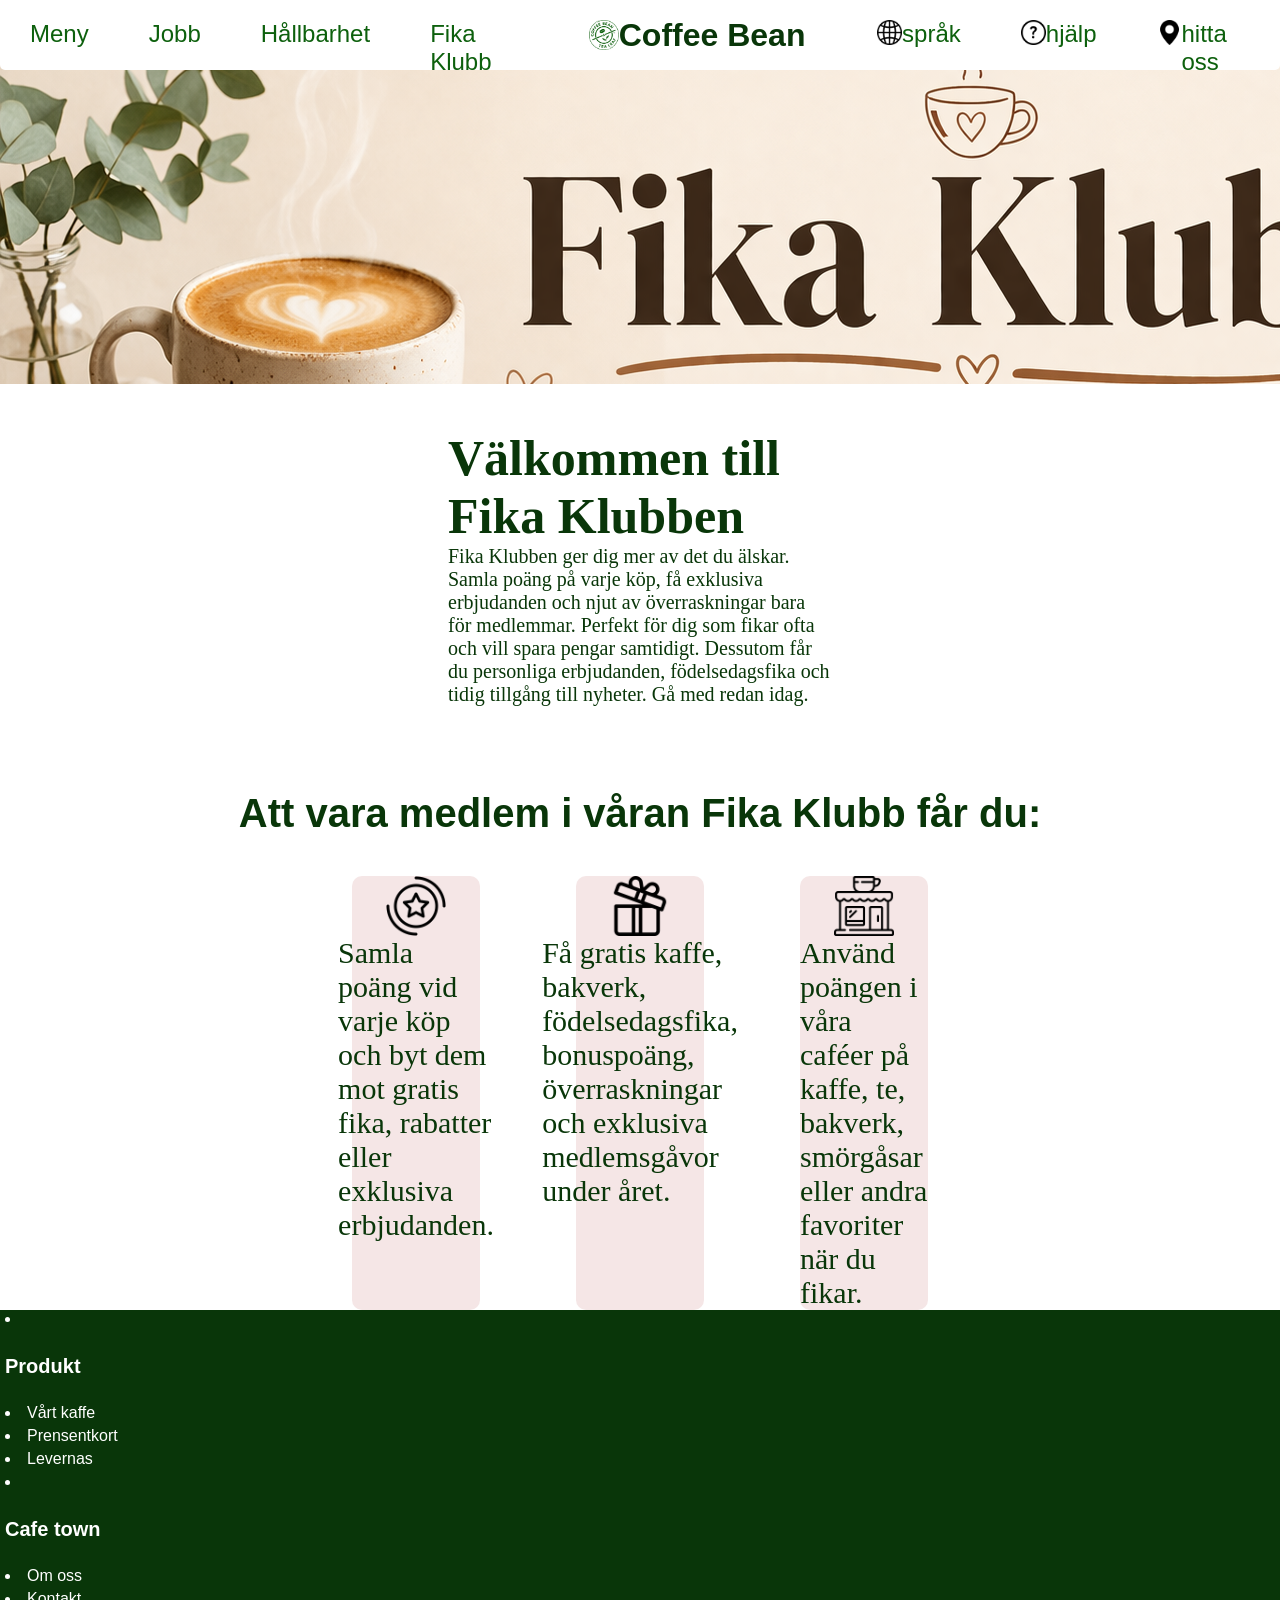
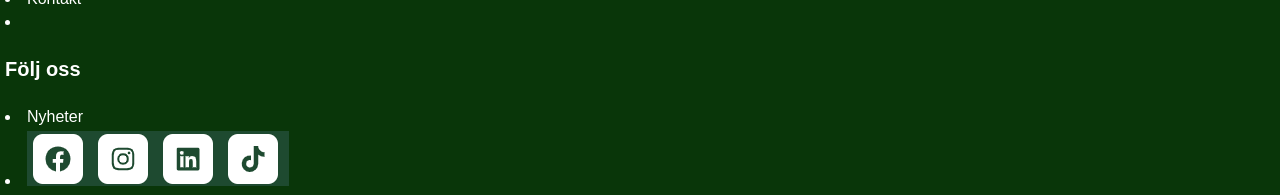
==== FikaKlubb.html @ 2b2e53f7 "fikaKlubb whoooo hooooo" ====
<!DOCTYPE html>
<html lang="en">
<head>
    <meta charset="UTF-8">
    <meta name="viewport" content="width=device-width, initial-scale=1.0">
    <link rel="stylesheet" href="css/style.css">
    <title>Fika Klubb</title>
</head>
<body>
      <div class="hamburgerMenu">
    <ul>
    <li class="meny"><a href="meny.html">Meny</a></li>
    <li class="meny">Jobb</li>
    <li class="meny">Hållbarhet</li>
        <li class="meny">Fika Klubb</li>
    <li class="tiny"><img class="icons" src="img/globe.png" alt=""> Välj språk</li>
    <li class="tiny"><img class="icons" src="img/question.png" alt=""> Hjälp </li>
    <li class="tiny"><img class="icons" src="img/pin.png" alt=""><a href="hittaOss.html">Hitta Oss</a> </li>
    </ul>
  </div>
  <div class="fade"> </div>

  
  <div id="container">
    <header class="navigation"> 
      <nav class="phoNav"> <img id="icons" src="img/menu.png" alt="menu"></nav>
      <nav class="lapNav">
        <a href="meny.html"><p  class="lapText">Meny</p></a>
        <a href=""><p  class="lapText"> Jobb</p></a>
        <a href=""><p  class="lapText" >Hållbarhet</p></a>
           <a href=""><p  class="lapText" >Fika Klubb</p></a>
      </nav>
 <a href="index.html">
                <h1> <img class="icon" src="img/logo.png" alt=""> Coffee Bean</h1>
            </a>
      <nav class="lapNav">
        <a href=""><p  class="lapText"> <img class="lapIcon" src="img/globe.png" alt="språk">språk</p></a>
        <a href=""><p  class="lapText"> <img class="lapIcon" src="img/question.png" alt="språk">hjälp</p></a>
        <a href="hittaOss.html"><p class="lapText"> <img class="lapIcon" src="img/pin.png" alt="språk">hitta oss</p></a>
      </nav>
    <aside class="phoNav"><a href="hittaOss.html"><img class="icons" src="img/pin.png" alt=""></a> </aside>
    </header>

    <header class=" FikaKlubb_banner"></header>


    <Section class="fikaklubb_information">
        <h2 class="fikaklubb_rubrik"> Välkommen till Fika Klubben</h2>
        <p class="fikaklubb_text">Fika Klubben ger dig mer av det du älskar. 
            Samla poäng på varje köp, få exklusiva erbjudanden och njut av 
            överraskningar bara för medlemmar. Perfekt för dig som fikar ofta
             och vill spara pengar samtidigt. Dessutom får du personliga 
            erbjudanden, födelsedagsfika och tidig tillgång till nyheter.
             Gå med redan idag.</p>
    </Section>
    <main class="fikaklubb_main">
        <h3 class="fikaklubb_main_rubrik">Att vara medlem i våran Fika Klubb får du:</h3>
        <div class="fikaklubb_main_bilder">
            <p class="fikaklubb_main_text"><img class="fikaklubb_icons" src="img/point.png" alt=""> Samla poäng vid varje köp och byt dem mot gratis fika, rabatter eller exklusiva erbjudanden.</p>
            <p class="fikaklubb_main_text"><img class="fikaklubb_icons" src="img/gift-box.png" alt=""> Få gratis kaffe, bakverk, födelsedagsfika, bonuspoäng, överraskningar och exklusiva medlemsgåvor under året.</p>
            <p class="fikaklubb_main_text"><img class="fikaklubb_icons" src="img/cafe.png" alt="">Använd poängen i  våra caféer på kaffe, te, bakverk, smörgåsar eller andra favoriter när du fikar.</p>    
        </div>
    </main>


    

        <footer>
            <li>
                <h4>Produkt</h4>
            </li>
            <li>Vårt kaffe</li>
            <li>Prensentkort</li>
            <li>Levernas</li>
            <li>
                <h4>Cafe town</h4>
            </li>
            <li>Om oss</li>
            <li>Kontakt</li>
            <li>
                <h4>Följ oss</h4>
            </li>
            <li>Nyheter</li>
            <li> <img src="img/icons.png" alt=""></li>
        </footer>
    </div>
    <script src="js/hamburger.js"></script>



</body>
</html>
---- css/style.css ----
/* Chrome, Edge, Safari */
html::-webkit-scrollbar {
    display: none;
}

/* Firefox */
html {
    scrollbar-width: none;
}
body{
    margin:0px;
    background-color: #093609;
}



.container{
  
        display:flex;
        flex-direction: column;
}

    .navigation { 
        background-color: white;
        display: flex;
        flex-direction: row;
        align-items: center;
        justify-content: space-between;
        height:30px;
        width:100vw;
        position: fixed;
        border-radius: 0px 0px 5px 5px;
    }
    .hamburgerMenu{
        background-color: white;
        position: fixed;
        left:-90vw;
        height:100vh;
        width: 55vw;
        z-index:1000;
        transition:left 0.3s;
    }
    .fade{
        display:none;
        background-color: transparent;
        position: fixed;
        right: 0;
        z-index:1000;
        height:100vh;
        width:45vw;
        
    }
    .visible {
        display:block;
    }
    .show{
        left:0vw;
    }
    .meny{
        font-family: Sans-serif;
        margin-left:10px;
        color:#093609;
        font-size:40px;
        margin-bottom:40px;
    }
    .tiny{
        font-family: Sans-serif;
        margin-left:10px;
        margin-bottom:25px;
        font-size:25px;
        color:#093609
    }
    .icon{
        width:30px;
        height:30px;
    }

    h1{
        font-family: Sans-serif;
        display: flex;
        align-items:center;
        justify-content: center;        
        width:30%;
        height:100%;
        width:300px;
        
    }
  
    .icons,#icons{
        width:25px;
        height:25px;
    }
   
    
    .phoNav{
        background-color: white;
        height: 90%;
        display: flex;
        justify-content: center;
        
    }
    .lapNav{
        display: none;
        height:30px;
        justify-content: space-between;
        
    }
    .lapIcon{
        width:25px;
        height:25px;
    }
    .lapText{
        font-family: Sans-serif;
        display: flex;
        justify-content: center;
        color: #0d600d;
        font-size: x-large;
        text-decoration: none;
        margin-left: 30px;
        margin-right: 30px;
    }
    a{
        text-decoration: none;
        color: #093609;
    }
    
    .sida1{
        display: flex;
        justify-content:center;
        padding-top:40px;
        min-height:50vh;
        width:100vw;        
        background-image: url(../img/banner3.webp);
        background-size:cover;
        background-position: center;
        background-repeat:no-repeat;
     
    }
    .rubrik{
        font-family: Sans-serif;
       margin-bottom:560px; 
        background-color:transparent;
        margin-left:60px;
        width: 60VW;
        height: auto;
        background-color: rgba(234, 225, 225, 0.527);
        border-radius: 10px;
    }
    h2{
        margin:0px;
        color:#093609;
        font-size: 30px;
    }
    p{
        margin: 0px;
        color:#093609;
        font-size: 15px;
    }
  
    
    .main2{
        display: flex;
        flex-direction: column;
        padding: 30px;
        background-color: white;
        height:AUTO;
    }
    
    .text {
        display: flex;
        flex-direction: column;
        margin:10px;
        padding-bottom: 10px;
        background-color:white;
        
    }
    h3{
        font-family: Sans-serif;
        font-size: 30px;
        color: #093609;
    }
    .paragraf{
        font-size: 20px;
        line-height: 20px;
        color:#093609;

    }
    
    .picture {
        
        max-width: 1000px;
        min-height: 300px;
        border-radius: 10px;
        background-image: url(../img/semla.png);
        background-repeat: no-repeat;
        background-size: cover;
        background-position: center;
        margin: 10px;
       
        
    }
    .coffe_banner{
        display: flex;
        flex-direction: row;
        justify-content: space-between;
        background-color: rgb(92, 113, 100);
        width: 100vw;
        height: 500px;

    }
    .banner{
        margin-top: auto;
        width: 50vw;
        height:200px
    }
    .inbjudan{
        color: rgb(235, 221, 221);
        width: 40vw;
         margin-left:70px;
         margin-top: 70px;
         letter-spacing: 0.2px;
         z-index: 2;
    }
    .button{
           height:25px;
        width:75px;
    }
    footer {
        background-color:#093609;
        height: auto;
    }

    h4,h5{
        font-family: Sans-serif;
        font-size: 20px;
        color:white;
    }
    li{
        font-family: Sans-serif;
        margin-bottom:5px ;
        margin-left:5px;
        color:white;
    }





    @media(min-width:1200px){
        .navigation{
            height:70px;
        }
       .phoNav{
            display:none;
        }
        .lapNav{
            display: flex;
        }
        .sida1{
            min-height:80vh;
            justify-content: left;
            padding-top: 70px;
                 }
      
       .button{
        height:50px;
        width:150px;
       }
      .banner{
        width:40vw;
        height:500px
       }
        }
        
       
    /* såg lite konstigt ut när man minskade så ändrade det  genom lägga till en till media */
    @media(min-width:1000px){
        .rubrik{
        margin-top:65px;
        margin-bottom: 870PX;
        width:30VW;
        margin-left: 150px;
        height: auto;
        background-color: rgba(234, 225, 225, 0.63);
       }
       h2{
        color: #093609;
        font-size: 50px;
       }
       p{
        color: #093609;
        font-size: 20px;
       }
       .main2{
        justify-content: center;
        flex-direction: row;
        
       }
       .picture{
        width:25vw;
        height:18vw
       }
         .text{
        width:20vw;
       }
    
}


    /* sida:meny */ 
    


.food-itmes{
    padding-top:70px ;
    display: flex;
    flex-direction: column;
    justify-content: left;
    height: auto;
    background-color:#d4f1c6;
    width: 100vw;
}
.beskrivning{
    margin-left: 20vw;
}
.sida2{
    padding-left:30vw;
    padding-right:30vw;
    display: flex;
    flex-direction: column;
    background-color: rgb(243, 238, 238);
    height: auto;
    width:auto;
    
}
.rubrik2{
    margin-bottom:26px;
    font-family: "Caveat Brush";
    font-size: 50px;
    color:#093609;
    width: 100px;
    height: 30px;

}
.meny_beskrivning{
    font-size: 20px;
    width: 50vw;
    color: #093609;
    letter-spacing: 1px;
    font-family: Sans-serif;
    padding-bottom: 6px;
}


.item_menu{

    width: auto;
    top:70px;
    display: flex;
justify-content: space-evenly;
align-items: center;
    height:AUTO;
    flex-wrap: nowrap;
    gap:20px;
     position:sticky;
       z-index:900;
       background-color: white;
}
.nav{

    display: flex;
    align-items: center;
    flex-shrink: 0;
    width: auto;
    height: auto;
    font-size: 30px;
    white-space: nowrap;
}
#Varma_Drycker,#Kaffe,#Kalla_Drycker,#Te,#Mackor,#Lunch,#Bakverk{
    margin-top:100px;
    margin-bottom: 20px;
  
    font-family: "Caveat Brush";
    font-size: 50px;
    color:#093609;
}
    
.namn_mat{

    font-size: 30px;
    color:#093609;
      font-family: Sans-serif;
}

.display{
    
    display: flex;
    flex-direction: row;
    flex-wrap:wrap;
   width:40vw;
    
}
.box{
    display: flex;
    flex-direction: column;
    
    align-items: center;
    margin-bottom: 20px;
    margin-right:30px;
    height:auto;
    width:auto;

    background-color:rgb(243, 233, 233);
    border-radius: 20px;
}
.items{
    width: auto;;
    height:20vh;
}

@media(max-width:1000px){

        .sida2{
            padding-left:0;
            padding-right: 0px;
            
            
            
        }
        #Varma_Drycker,#Kaffe,#Kalla_Drycker,#Te,#Mackor,#Lunch,#Bakverk{
            padding-left: 10px;
        }
        .item_menu{
            top:30px;
             overflow-x: scroll;
    overflow-y: hidden;
        }
        .display{
            width: 90vw;
            padding-left: 10vw;
        }
        .meny_beskrivning{
            font-size: 15px;
            letter-spacing: 0px;
            width: auto;
        }
        .beskrivning{
            margin-left: 10px;
        }
      
}



/*sida hittaoss*/ 
   .coffe_shop{
width: 100vw;
height: 90vh;
   background-image: url(../img/coffee-shop.png);
   background-position: center;
   background-size:cover;
   background-repeat: no-repeat;
}
.sida3{
    display: flex;
    
    align-items: center;
    flex-direction: column;
    height: auto;
    width: 100vw;
    background-color: rgb(245, 230, 230);
}
.vagbeskrivning{
    font-size: 20px;
    color:#093609;
    text-align: center;
   
}   
.vag_rubrik_h2{
    margin-top: 140px;
    font-size: 30px;
    color: #093609;
    text-align: center;
}
.vag_rubrik{
    margin-top: 150px;
    font-size: 25px;
    color:#093609;
    text-align: center;
    
}
.information{
    display: flex;
    flex-direction: column;
   
    width: 50vw;
    
}
ul{
    list-style: none;
}
.tids_tabell{
    border-top: solid ;
    border-color: gray;
    border-width: 1px
    
;
    display: flex;
    flex-direction: row;
    justify-content: space-around;
    height:auto;
    width: 50vw;
    background-color: rgb(245, 230, 230);
    margin-bottom: 10px;
    
}
.tid,.kontakt{
    color: #093609;
    font-size: 20px;
}

.rubrik_tider,.rubrik_kontakt{
    color: #093609;
    font-size: 30px;
}



@media(max-width:1000px) {
      .vagbeskrivning{
            font-size: 15px;
        }
        .vag_rubrik_h2{
            font-size: 20px;
        }
        .vag_rubrik{
            font-size: 18px;
        }
        .information{
            width:80vw;
        }
       .tid,.kontakt{
            color: #093609;
             font-size: 10px;
}
        .tids_tabell{
            width: 80vw;
        }
       .rubrik_tider,.rubrik_kontakt{
         color: #093609;
            font-size: 20px;
}
    
}




/* sida 3 */

.FikaKlubb_banner{
    background-image: url(../img/FikaKlubb-banner.png);
    width: 100vw;
    height:30vw ;
}
.fikaklubb_information{
    padding-top:5vh;
    width: 100vw;
    height:auto;  
    display: flex;
    flex-direction: column;
    background-color: white;  
    padding-bottom:5vh;
}
.fikaklubb_rubrik{
    padding-left: 35vw;
    padding-right: 35vw;
    color:#093609;
}
.fikaklubb_text{
    padding-left: 35vw;
    padding-right: 35vw;
    color:#093609;
}

.fikaklubb_main{
    width:100vw;
    height: auto;
    background-color: white;
    display: flex;
    flex-direction: column;
    align-items: center;
}
.fikaklubb_main_rubrik{
    font-size: 40px;
}
.fikaklubb_main_text{
    font-size: 30px;
    
    color:#093609;
    background-color:rgb(245, 230, 230);
    border-radius: 10px;
    display: flex;
    flex-direction: column;
    align-items: center;
    width: 10vw;
    height: auto;
}

.fikaklubb_main_bilder{
    width: 45vw;
    display: flex;
    flex-direction: row;
    justify-content: space-between;
}
.fikaklubb_icons{
    height: 60px;
    width: 60px;
}
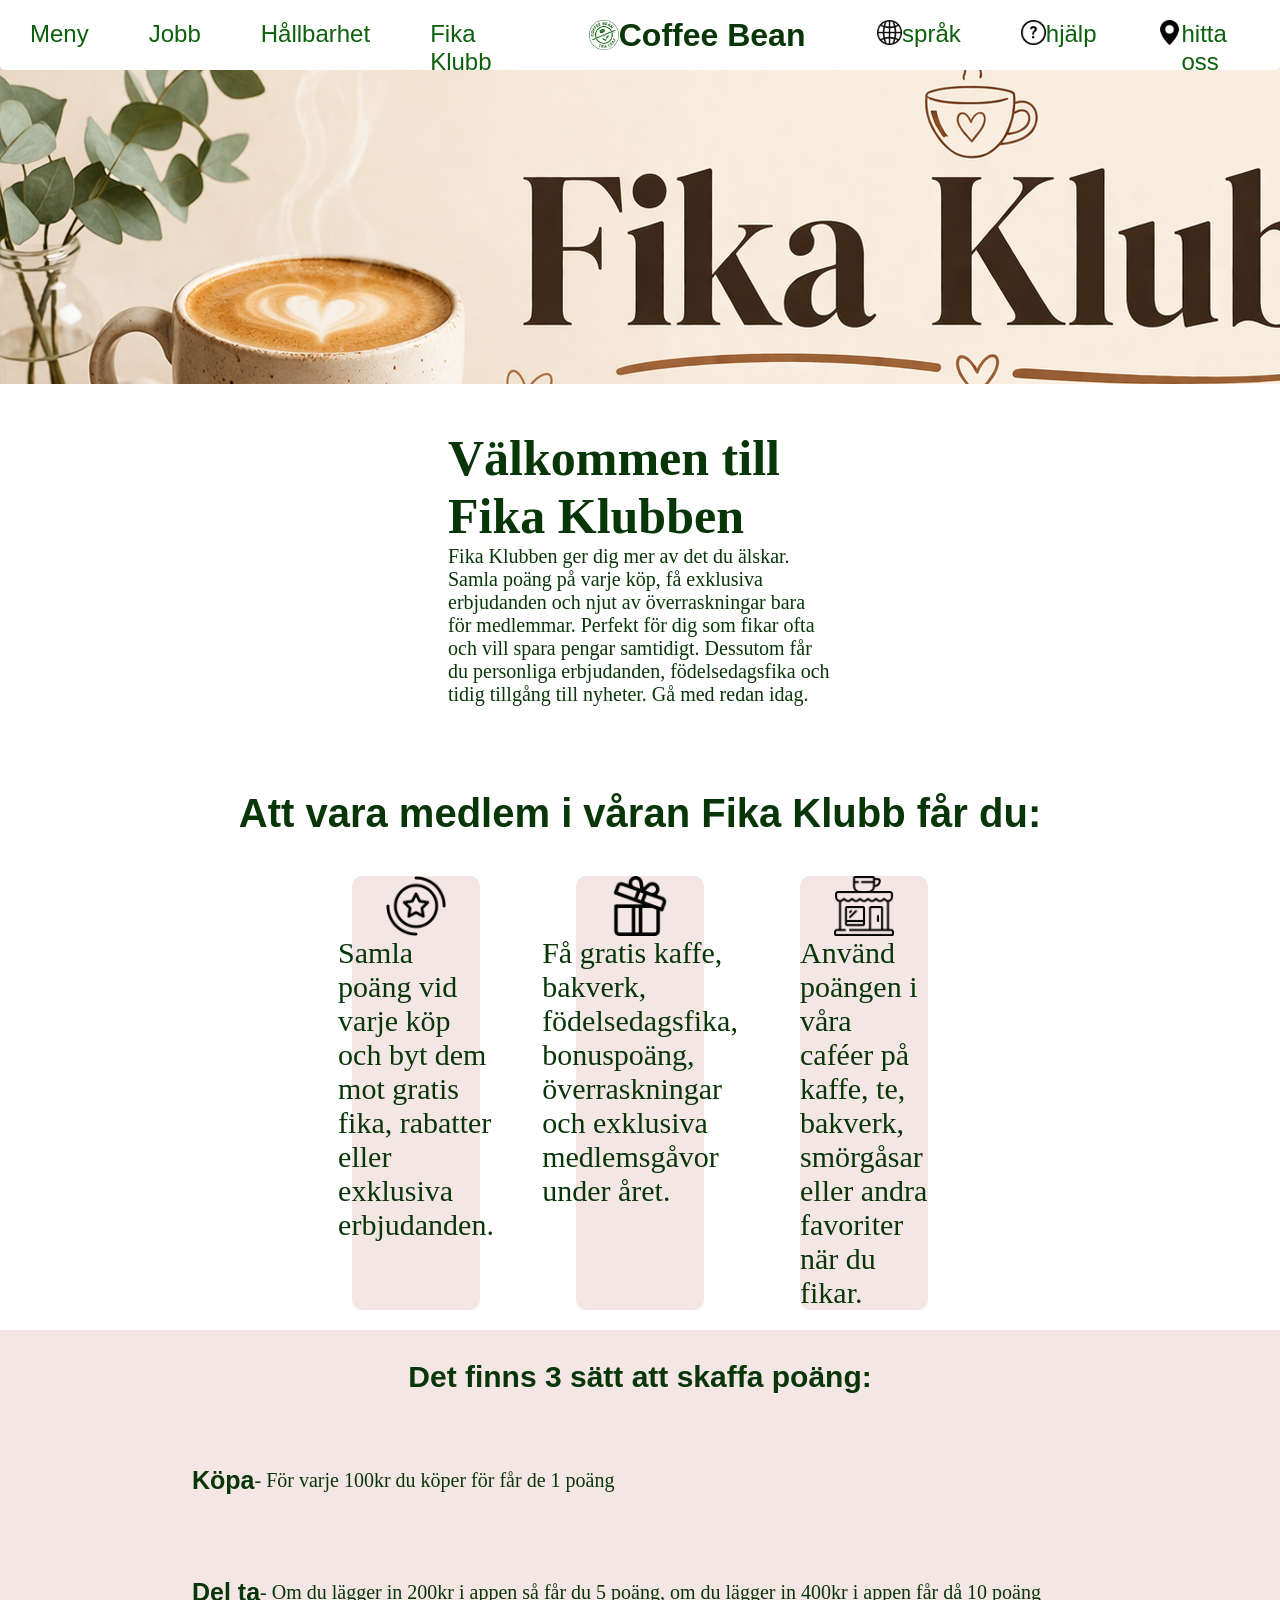
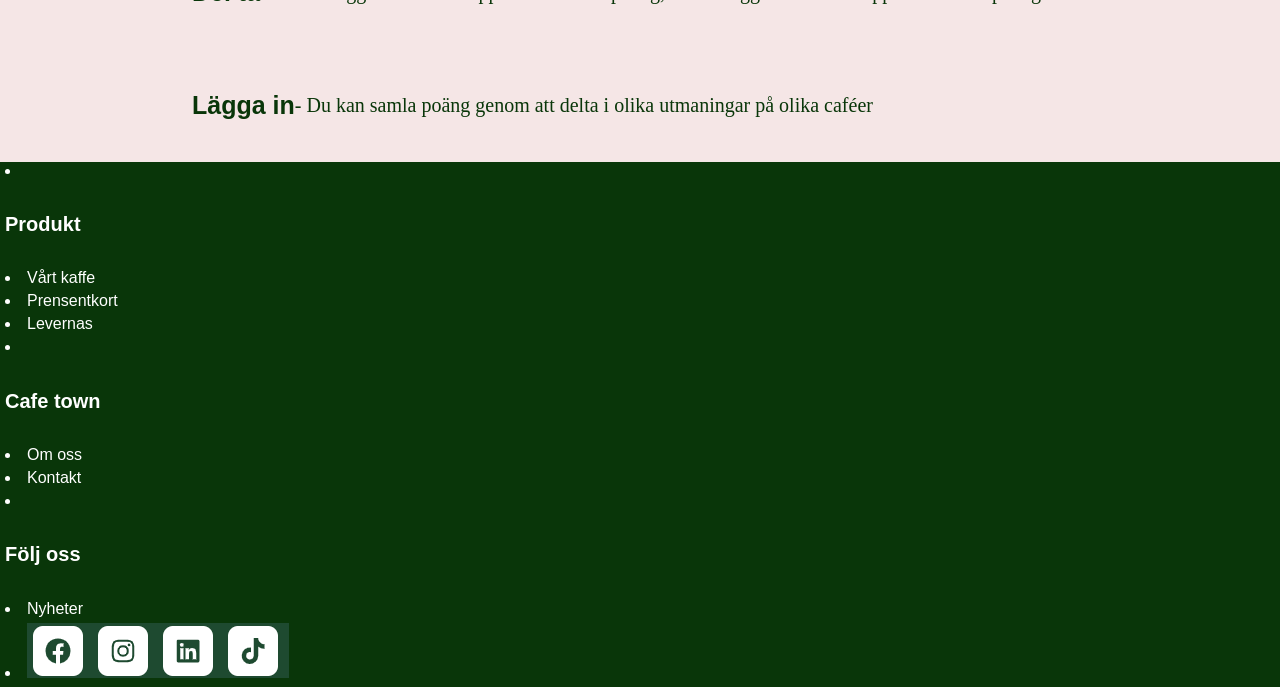
==== commit 7c5d2e8e: "fika klubben klar" ====
--- a/FikaKlubb.html
+++ b/FikaKlubb.html
@@ -62,23 +62,28 @@
         </div>
     </main>
 
-
+    <aside class="fikaklubb_points">
+        <h3 fikaklubb_points_rubrik> Det finns 3 sätt att skaffa poäng:</h3>
+        <div class="fikaklubb_points_alternativ"><h5 class="fikaklubb_points_option">Köpa</h5><p class="fikaklubb_points_text"> - För varje 100kr du köper för får de 1 poäng</p></div>
+        <div class="fikaklubb_points_alternativ"><h5 class="fikaklubb_points_option">Del ta</h5><p class="fikaklubb_points_text"> - Om du lägger in 200kr i appen så får du 5 poäng, om du lägger in 400kr i appen får då 10 poäng</p></div>
+        <div class="fikaklubb_points_alternativ"><h5 class="fikaklubb_points_option">Lägga in</h5><p class="fikaklubb_points_text"> - Du kan samla poäng genom att delta i olika utmaningar på olika caféer</p></div>
+    </aside>
     
 
         <footer>
             <li>
-                <h4>Produkt</h4>
+                <h5>Produkt</h5>
             </li>
             <li>Vårt kaffe</li>
             <li>Prensentkort</li>
             <li>Levernas</li>
             <li>
-                <h4>Cafe town</h4>
+                <h5>Cafe town</h5>
             </li>
             <li>Om oss</li>
             <li>Kontakt</li>
             <li>
-                <h4>Följ oss</h4>
+                <h5>Följ oss</h5>
             </li>
             <li>Nyheter</li>
             <li> <img src="img/icons.png" alt=""></li>
--- a/css/style.css
+++ b/css/style.css
@@ -12,6 +12,9 @@
     background-color: #093609;
 }
 
+ul{
+    list-style: none;
+}
 
 
 .container{
@@ -124,7 +127,7 @@
         color: #093609;
     }
     
-    .sida1{
+    .main{
         display: flex;
         justify-content:center;
         padding-top:40px;
@@ -136,7 +139,7 @@
         background-repeat:no-repeat;
      
     }
-    .rubrik{
+    .main_rubrik{
         font-family: Sans-serif;
        margin-bottom:560px; 
         background-color:transparent;
@@ -158,7 +161,7 @@
     }
   
     
-    .main2{
+    .veckans_bakelse{
         display: flex;
         flex-direction: column;
         padding: 30px;
@@ -166,7 +169,7 @@
         height:AUTO;
     }
     
-    .text {
+    .veckans_bakelse_text {
         display: flex;
         flex-direction: column;
         margin:10px;
@@ -179,14 +182,14 @@
         font-size: 30px;
         color: #093609;
     }
-    .paragraf{
+    .veckans_bakelse_paragraf{
         font-size: 20px;
         line-height: 20px;
         color:#093609;
 
     }
     
-    .picture {
+    .veckans_bakelse_bild {
         
         max-width: 1000px;
         min-height: 300px;
@@ -213,7 +216,7 @@
         width: 50vw;
         height:200px
     }
-    .inbjudan{
+    .coffe_banner_text{
         color: rgb(235, 221, 221);
         width: 40vw;
          margin-left:70px;
@@ -256,7 +259,7 @@
         .lapNav{
             display: flex;
         }
-        .sida1{
+        .main{
             min-height:80vh;
             justify-content: left;
             padding-top: 70px;
@@ -275,7 +278,7 @@
        
     /* såg lite konstigt ut när man minskade så ändrade det  genom lägga till en till media */
     @media(min-width:1000px){
-        .rubrik{
+        .main_rubrik{
         margin-top:65px;
         margin-bottom: 870PX;
         width:30VW;
@@ -291,16 +294,16 @@
         color: #093609;
         font-size: 20px;
        }
-       .main2{
+       .veckans_bakelse{
         justify-content: center;
         flex-direction: row;
         
        }
-       .picture{
+       .veckans_bakelse_bild{
         width:25vw;
         height:18vw
        }
-         .text{
+         .veckans_bakelse_text{
         width:20vw;
        }
     
@@ -323,7 +326,7 @@
 .beskrivning{
     margin-left: 20vw;
 }
-.sida2{
+.main_meny{
     padding-left:30vw;
     padding-right:30vw;
     display: flex;
@@ -420,7 +423,7 @@
 
 @media(max-width:1000px){
 
-        .sida2{
+        .meny{
             padding-left:0;
             padding-right: 0px;
             
@@ -453,7 +456,7 @@
 
 
 /*sida hittaoss*/ 
-   .coffe_shop{
+   .hittaoss_banner{
 width: 100vw;
 height: 90vh;
    background-image: url(../img/coffee-shop.png);
@@ -461,7 +464,7 @@
    background-size:cover;
    background-repeat: no-repeat;
 }
-.sida3{
+.hittaoss{
     display: flex;
     
     align-items: center;
@@ -470,36 +473,34 @@
     width: 100vw;
     background-color: rgb(245, 230, 230);
 }
-.vagbeskrivning{
+.hittaoss_plats_beskrivning{
     font-size: 20px;
     color:#093609;
     text-align: center;
    
 }   
-.vag_rubrik_h2{
+.hittaoss_rubrik{
     margin-top: 140px;
     font-size: 30px;
     color: #093609;
     text-align: center;
 }
-.vag_rubrik{
+.hittaoss_plats{
     margin-top: 150px;
     font-size: 25px;
     color:#093609;
     text-align: center;
     
 }
-.information{
+.hittaoss_information{
     display: flex;
     flex-direction: column;
    
     width: 50vw;
     
 }
-ul{
-    list-style: none;
-}
-.tids_tabell{
+
+.hittaoss_tider{
     border-top: solid ;
     border-color: gray;
     border-width: 1px
@@ -527,23 +528,23 @@
 
 
 @media(max-width:1000px) {
-      .vagbeskrivning{
+      .hittaoss_plats_beskrivning{
             font-size: 15px;
         }
-        .vag_rubrik_h2{
+        .hittaoss_rubrik{
             font-size: 20px;
         }
-        .vag_rubrik{
+        .hittaoss_plats{
             font-size: 18px;
         }
-        .information{
+        .hittaoss_information{
             width:80vw;
         }
        .tid,.kontakt{
             color: #093609;
              font-size: 10px;
 }
-        .tids_tabell{
+        .hittaoss_tider{
             width: 80vw;
         }
        .rubrik_tider,.rubrik_kontakt{
@@ -612,8 +613,38 @@
     display: flex;
     flex-direction: row;
     justify-content: space-between;
+   margin-bottom: 20px;
 }
 .fikaklubb_icons{
     height: 60px;
     width: 60px;
+}
+
+.fikaklubb_points{
+    width: 100vw;
+    background-color: rgb(245, 230, 230);
+    height:auto;
+    display:flex;
+    align-items: center;
+    flex-direction: column;
+}
+.fikaklubb_points_rubrik{
+    color: #093609;
+}
+
+.fikaklubb_points_alternativ{
+    display: flex;
+    flex-direction: row;
+    width: 70vw;
+    align-items: center;
+}
+.fikaklubb_points_option{
+    color:#093609;
+    font-size: 25px;
+}
+.fikaklubb_points_text{
+    display: flex;
+    flex-direction: row;
+    font-size:20px;
+   
 }
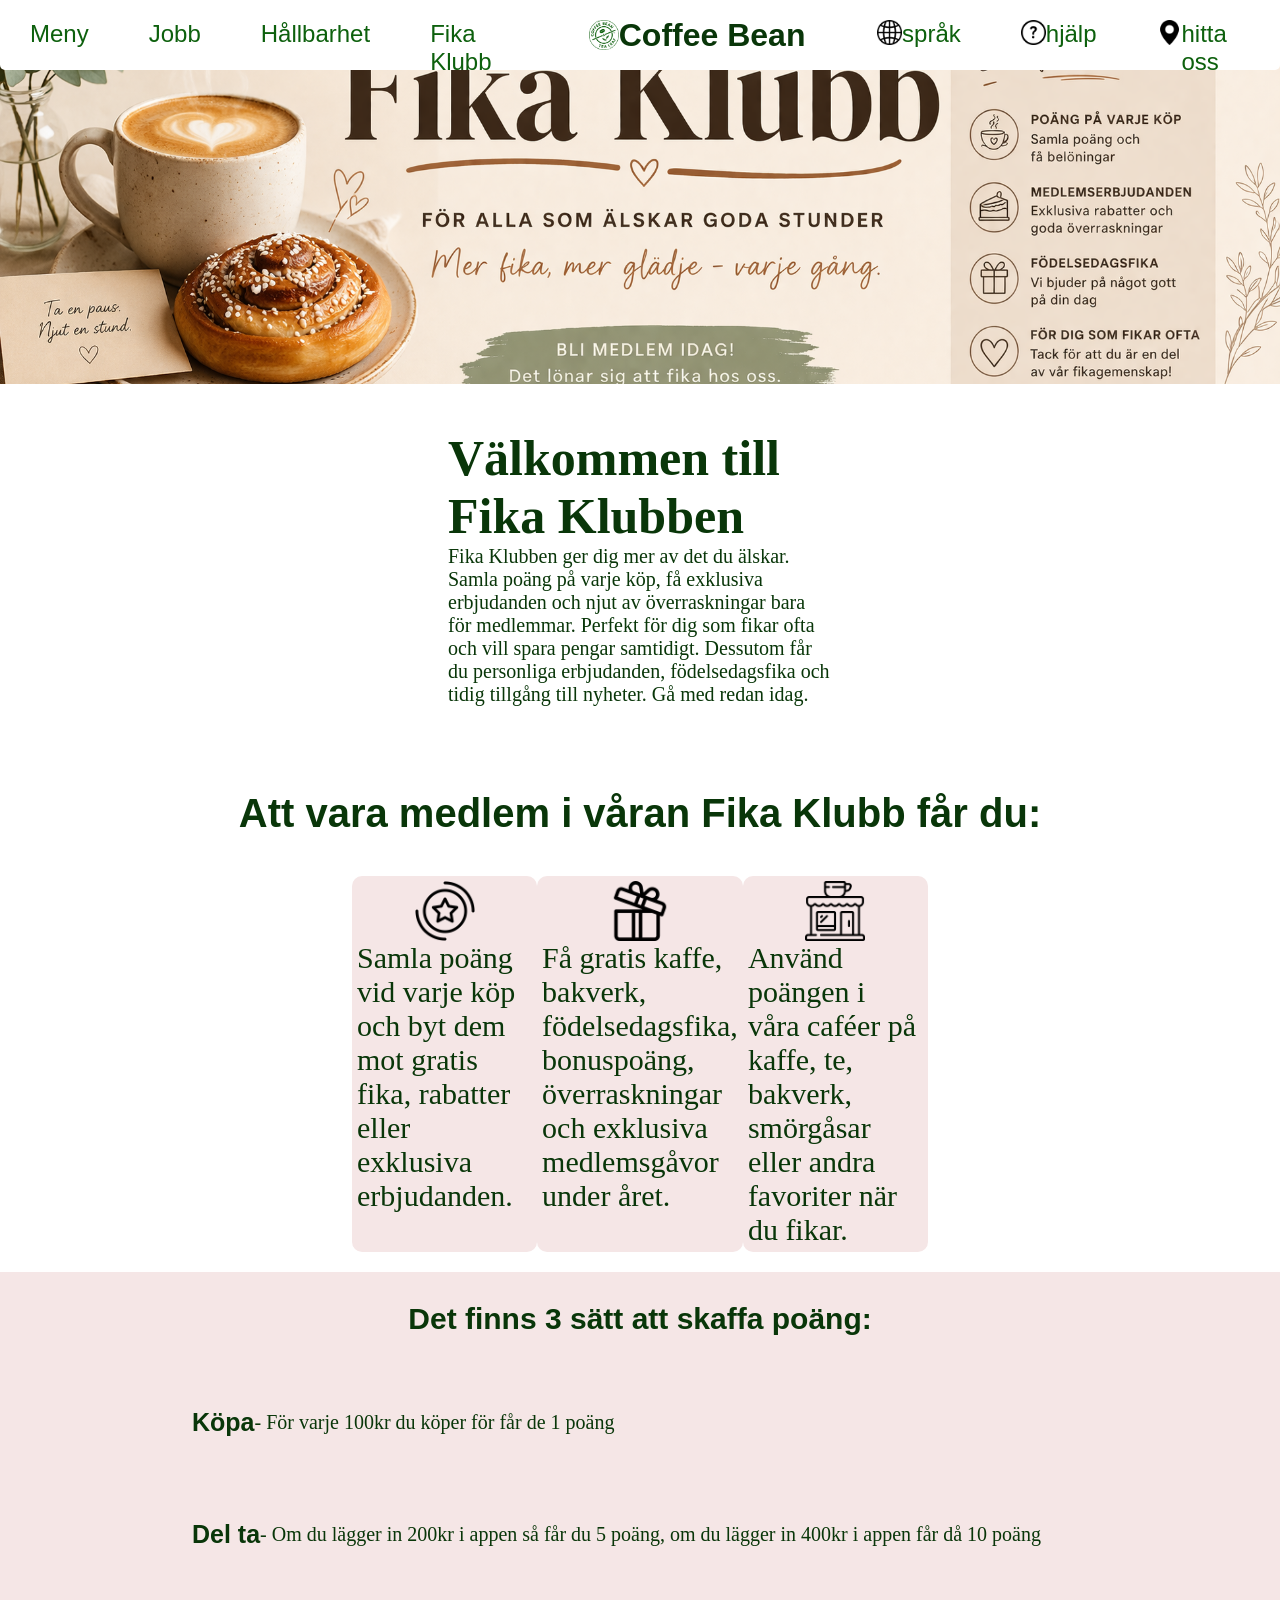
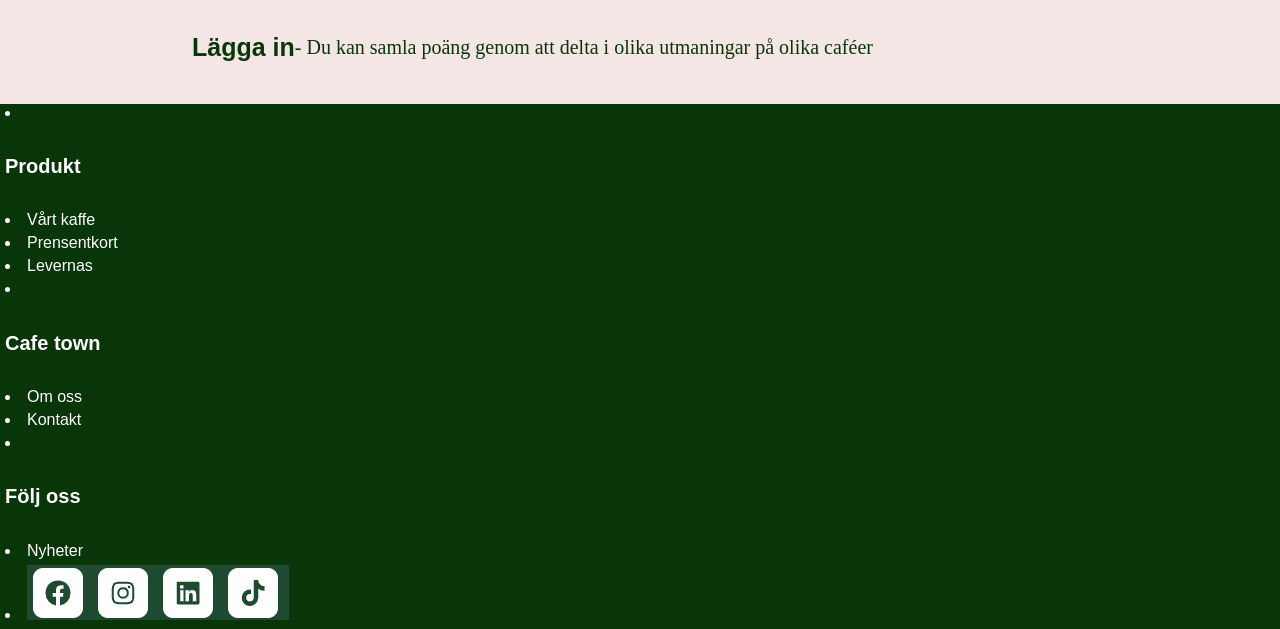
==== commit 86c301e0: "badaboom badabang fixade mobil på fika klubb sidan samt lite  fel på alla sidor" ====
--- a/FikaKlubb.html
+++ b/FikaKlubb.html
@@ -12,7 +12,7 @@
     <li class="meny"><a href="meny.html">Meny</a></li>
     <li class="meny">Jobb</li>
     <li class="meny">Hållbarhet</li>
-        <li class="meny">Fika Klubb</li>
+        <li class="meny"><a href="FikaKlubb.html">Fika klubb</a></li>
     <li class="tiny"><img class="icons" src="img/globe.png" alt=""> Välj språk</li>
     <li class="tiny"><img class="icons" src="img/question.png" alt=""> Hjälp </li>
     <li class="tiny"><img class="icons" src="img/pin.png" alt=""><a href="hittaOss.html">Hitta Oss</a> </li>
@@ -28,7 +28,7 @@
         <a href="meny.html"><p  class="lapText">Meny</p></a>
         <a href=""><p  class="lapText"> Jobb</p></a>
         <a href=""><p  class="lapText" >Hållbarhet</p></a>
-           <a href=""><p  class="lapText" >Fika Klubb</p></a>
+           <a href="FikaKlubb.html"><p  class="lapText" >Fika Klubb</p></a>
       </nav>
  <a href="index.html">
                 <h1> <img class="icon" src="img/logo.png" alt=""> Coffee Bean</h1>
--- a/css/style.css
+++ b/css/style.css
@@ -14,6 +14,7 @@
 
 ul{
     list-style: none;
+   padding: 0;
 }
 
 
@@ -208,7 +209,7 @@
         justify-content: space-between;
         background-color: rgb(92, 113, 100);
         width: 100vw;
-        height: 500px;
+        height: auto;
 
     }
     .banner{
@@ -273,6 +274,7 @@
         width:40vw;
         height:500px
        }
+     
         }
         
        
@@ -527,32 +529,7 @@
 
 
 
-@media(max-width:1000px) {
-      .hittaoss_plats_beskrivning{
-            font-size: 15px;
-        }
-        .hittaoss_rubrik{
-            font-size: 20px;
-        }
-        .hittaoss_plats{
-            font-size: 18px;
-        }
-        .hittaoss_information{
-            width:80vw;
-        }
-       .tid,.kontakt{
-            color: #093609;
-             font-size: 10px;
-}
-        .hittaoss_tider{
-            width: 80vw;
-        }
-       .rubrik_tider,.rubrik_kontakt{
-         color: #093609;
-            font-size: 20px;
-}
-    
-}
+
 
 
 
@@ -560,9 +537,13 @@
 /* sida 3 */
 
 .FikaKlubb_banner{
+    
     background-image: url(../img/FikaKlubb-banner.png);
     width: 100vw;
     height:30vw ;
+    background-position:center;
+    background-size: cover;
+    background-repeat: no-repeat;
 }
 .fikaklubb_information{
     padding-top:5vh;
@@ -604,8 +585,9 @@
     display: flex;
     flex-direction: column;
     align-items: center;
-    width: 10vw;
+    width: 300px;
     height: auto;
+    padding:5px;
 }
 
 .fikaklubb_main_bilder{
@@ -614,6 +596,7 @@
     flex-direction: row;
     justify-content: space-between;
    margin-bottom: 20px;
+   
 }
 .fikaklubb_icons{
     height: 60px;
@@ -647,4 +630,59 @@
     flex-direction: row;
     font-size:20px;
    
-}+}
+
+@media(max-width:1000px){
+
+    /*hitta oss sidan*/
+          .hittaoss_plats_beskrivning{
+            font-size: 15px;
+        }
+        .hittaoss_rubrik{
+            font-size: 20px;
+        }
+        .hittaoss_plats{
+            font-size: 18px;
+        }
+        .hittaoss_information{
+            width:80vw;
+        }
+       .tid,.kontakt{
+            color: #093609;
+             font-size: 10px;
+}
+        .hittaoss_tider{
+            width: 80vw;
+        }
+       .rubrik_tider,.rubrik_kontakt{
+         color: #093609;
+            font-size: 20px;
+}
+
+.fikaklubb_rubrik{
+    padding-left: 20px ;
+      padding-right: 20px ;
+}
+.fikaklubb_text{
+        padding-left: 20px;
+    padding-right: 20px;
+}
+.fikaklubb_main_rubrik{
+    font-size: 25px;
+}
+.fikaklubb_main_bilder{
+    width: 100vw;
+
+}
+.fikaklubb_main_text{
+font-size: 20px;
+margin-left:10px
+}
+.fikaklubb_points_alternativ{
+    width:95vw;
+}
+.fikaklubb_points_option,.fikaklubb_points_text{
+    font-size: 15px;
+}
+
+}
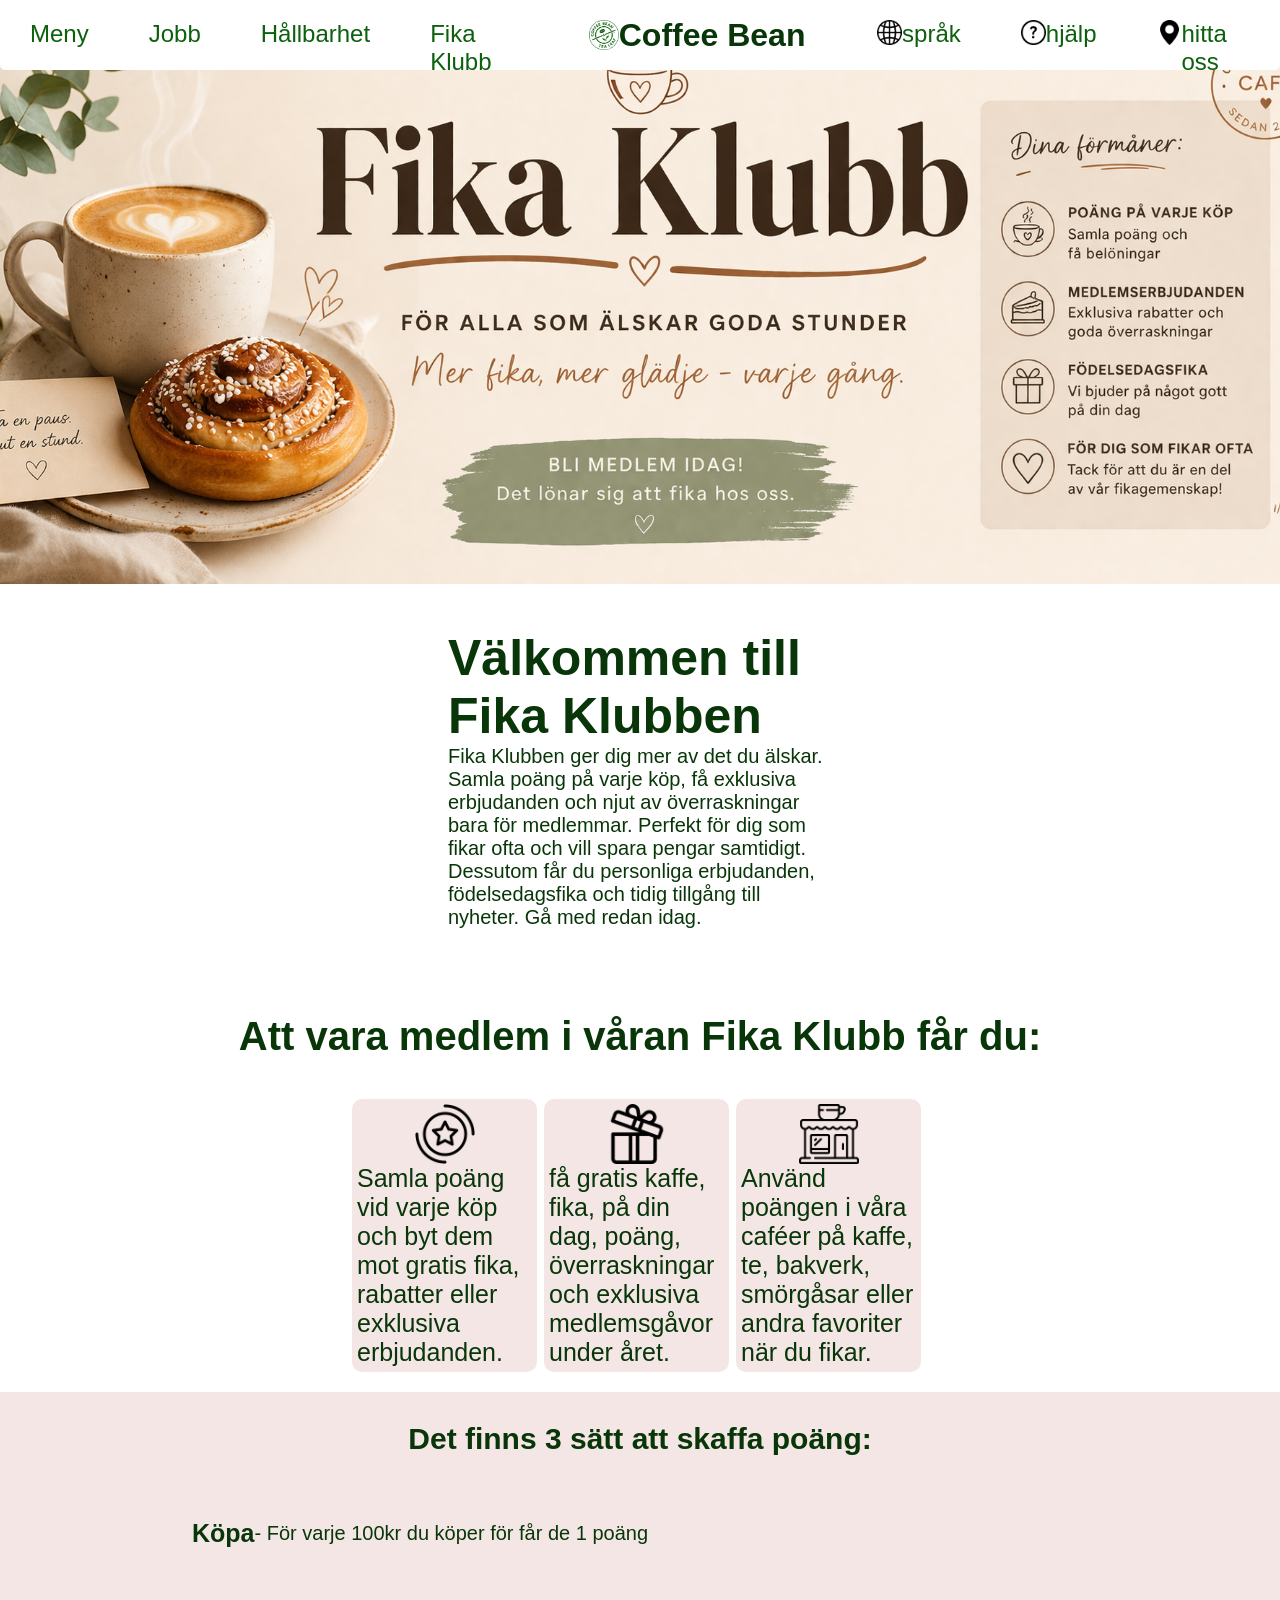
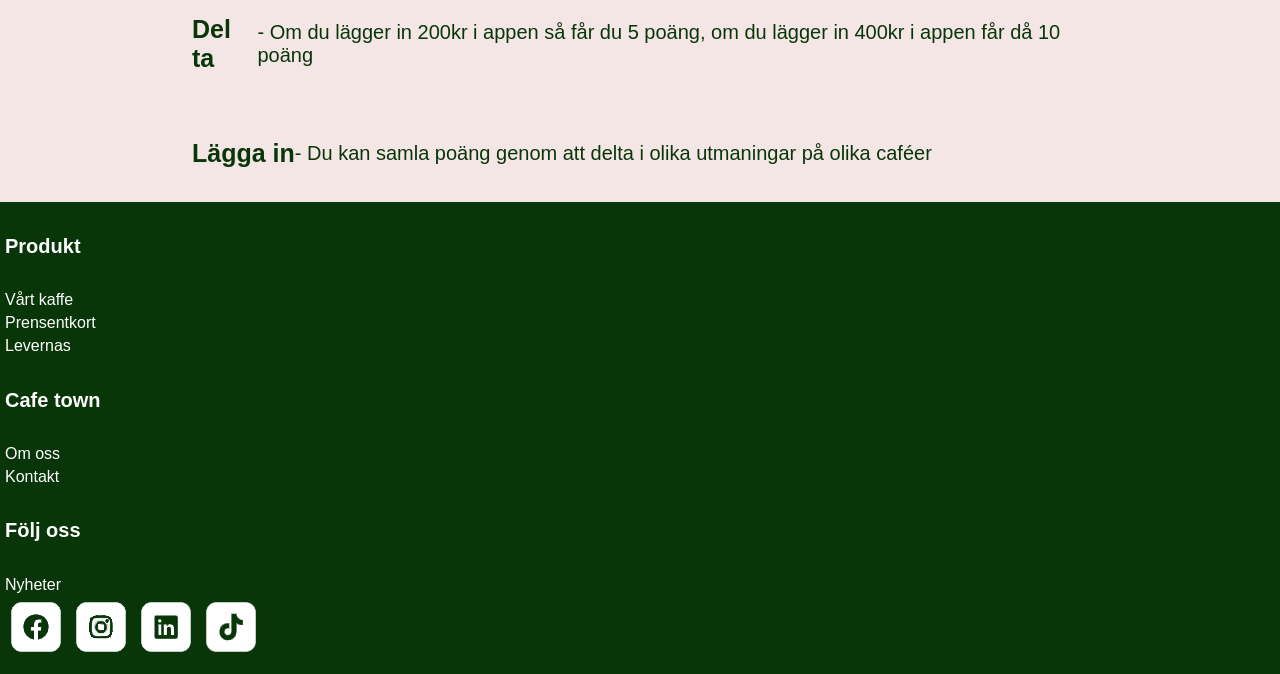
==== commit 62945e10: "fixade lite fel" ====
--- a/FikaKlubb.html
+++ b/FikaKlubb.html
@@ -1,76 +1,105 @@
 <!DOCTYPE html>
 <html lang="en">
+
 <head>
     <meta charset="UTF-8">
     <meta name="viewport" content="width=device-width, initial-scale=1.0">
     <link rel="stylesheet" href="css/style.css">
     <title>Fika Klubb</title>
 </head>
+
 <body>
-      <div class="hamburgerMenu">
-    <ul>
-    <li class="meny"><a href="meny.html">Meny</a></li>
-    <li class="meny">Jobb</li>
-    <li class="meny">Hållbarhet</li>
-        <li class="meny"><a href="FikaKlubb.html">Fika klubb</a></li>
-    <li class="tiny"><img class="icons" src="img/globe.png" alt=""> Välj språk</li>
-    <li class="tiny"><img class="icons" src="img/question.png" alt=""> Hjälp </li>
-    <li class="tiny"><img class="icons" src="img/pin.png" alt=""><a href="hittaOss.html">Hitta Oss</a> </li>
-    </ul>
-  </div>
-  <div class="fade"> </div>
+    <div class="hamburgerMenu">
+        <ul>
+            <li class="meny"><a href="meny.html">Meny</a></li>
+            <li class="meny">Jobb</li>
+            <li class="meny">Hållbarhet</li>
+            <li class="meny"><a href="FikaKlubb.html">Fika klubb</a></li>
+            <li class="tiny"><img class="icons" src="img/globe.png" alt=""> Välj språk</li>
+            <li class="tiny"><img class="icons" src="img/question.png" alt=""> Hjälp </li>
+            <li class="tiny"><img class="icons" src="img/pin.png" alt=""><a href="hittaOss.html">Hitta Oss</a> </li>
+        </ul>
+    </div>
+    <div class="fade"> </div>
 
-  
-  <div id="container">
-    <header class="navigation"> 
-      <nav class="phoNav"> <img id="icons" src="img/menu.png" alt="menu"></nav>
-      <nav class="lapNav">
-        <a href="meny.html"><p  class="lapText">Meny</p></a>
-        <a href=""><p  class="lapText"> Jobb</p></a>
-        <a href=""><p  class="lapText" >Hållbarhet</p></a>
-           <a href="FikaKlubb.html"><p  class="lapText" >Fika Klubb</p></a>
-      </nav>
- <a href="index.html">
+
+    <div id="container">
+        <header class="navigation">
+            <nav class="phoNav"> <img id="icons" src="img/menu.png" alt="menu"></nav>
+            <nav class="lapNav">
+                <a href="meny.html">
+                    <p class="lapText">Meny</p>
+                </a>
+                <a href="">
+                    <p class="lapText"> Jobb</p>
+                </a>
+                <a href="">
+                    <p class="lapText">Hållbarhet</p>
+                </a>
+                <a href="FikaKlubb.html">
+                    <p class="lapText">Fika Klubb</p>
+                </a>
+            </nav>
+            <a href="index.html">
                 <h1> <img class="icon" src="img/logo.png" alt=""> Coffee Bean</h1>
             </a>
-      <nav class="lapNav">
-        <a href=""><p  class="lapText"> <img class="lapIcon" src="img/globe.png" alt="språk">språk</p></a>
-        <a href=""><p  class="lapText"> <img class="lapIcon" src="img/question.png" alt="språk">hjälp</p></a>
-        <a href="hittaOss.html"><p class="lapText"> <img class="lapIcon" src="img/pin.png" alt="språk">hitta oss</p></a>
-      </nav>
-    <aside class="phoNav"><a href="hittaOss.html"><img class="icons" src="img/pin.png" alt=""></a> </aside>
-    </header>
+            <nav class="lapNav">
+                <a href="">
+                    <p class="lapText"> <img class="lapIcon" src="img/globe.png" alt="språk">språk</p>
+                </a>
+                <a href="">
+                    <p class="lapText"> <img class="lapIcon" src="img/question.png" alt="språk">hjälp</p>
+                </a>
+                <a href="hittaOss.html">
+                    <p class="lapText"> <img class="lapIcon" src="img/pin.png" alt="språk">hitta oss</p>
+                </a>
+            </nav>
+            <aside class="phoNav"><a href="hittaOss.html" aria-label="Klicka här för att navigera till hitta oss sidan."><img class="icons" src="img/pin.png" alt="Hitts oss"></a> </aside>
+        </header>
 
-    <header class=" FikaKlubb_banner"></header>
+        <header class=" FikaKlubb_banner"></header>
 
 
-    <Section class="fikaklubb_information">
-        <h2 class="fikaklubb_rubrik"> Välkommen till Fika Klubben</h2>
-        <p class="fikaklubb_text">Fika Klubben ger dig mer av det du älskar. 
-            Samla poäng på varje köp, få exklusiva erbjudanden och njut av 
-            överraskningar bara för medlemmar. Perfekt för dig som fikar ofta
-             och vill spara pengar samtidigt. Dessutom får du personliga 
-            erbjudanden, födelsedagsfika och tidig tillgång till nyheter.
-             Gå med redan idag.</p>
-    </Section>
-    <main class="fikaklubb_main">
-        <h3 class="fikaklubb_main_rubrik">Att vara medlem i våran Fika Klubb får du:</h3>
-        <div class="fikaklubb_main_bilder">
-            <p class="fikaklubb_main_text"><img class="fikaklubb_icons" src="img/point.png" alt=""> Samla poäng vid varje köp och byt dem mot gratis fika, rabatter eller exklusiva erbjudanden.</p>
-            <p class="fikaklubb_main_text"><img class="fikaklubb_icons" src="img/gift-box.png" alt=""> Få gratis kaffe, bakverk, födelsedagsfika, bonuspoäng, överraskningar och exklusiva medlemsgåvor under året.</p>
-            <p class="fikaklubb_main_text"><img class="fikaklubb_icons" src="img/cafe.png" alt="">Använd poängen i  våra caféer på kaffe, te, bakverk, smörgåsar eller andra favoriter när du fikar.</p>    
-        </div>
-    </main>
+        <Section class="fikaklubb_information">
+            <h2 class="fikaklubb_rubrik"> Välkommen till Fika Klubben</h2>
+            <p class="fikaklubb_text">Fika Klubben ger dig mer av det du älskar.
+                Samla poäng på varje köp, få exklusiva erbjudanden och njut av
+                överraskningar bara för medlemmar. Perfekt för dig som fikar ofta
+                och vill spara pengar samtidigt. Dessutom får du personliga
+                erbjudanden, födelsedagsfika och tidig tillgång till nyheter.
+                Gå med redan idag.</p>
+        </Section>
+        <main class="fikaklubb_main">
+            <h3 class="fikaklubb_main_rubrik">Att vara medlem i våran Fika Klubb får du:</h3>
+            <div class="fikaklubb_main_bilder">
+                <p class="fikaklubb_main_text"><img class="fikaklubb_icons" src="img/point.png" alt=""> Samla poäng vid
+                    varje köp och byt dem mot gratis fika, rabatter eller exklusiva erbjudanden.</p>
+                <p class="fikaklubb_main_text"><img class="fikaklubb_icons" src="img/gift-box.png" alt=""> få gratis
+                    kaffe, fika, på din dag, poäng, överraskningar och exklusiva medlemsgåvor under året.</p>
+                <p class="fikaklubb_main_text"><img class="fikaklubb_icons" src="img/cafe.png" alt="">Använd poängen i
+                    våra caféer på kaffe, te, bakverk, smörgåsar eller andra favoriter när du fikar.</p>
+            </div>
+        </main>
 
-    <aside class="fikaklubb_points">
-        <h3 fikaklubb_points_rubrik> Det finns 3 sätt att skaffa poäng:</h3>
-        <div class="fikaklubb_points_alternativ"><h5 class="fikaklubb_points_option">Köpa</h5><p class="fikaklubb_points_text"> - För varje 100kr du köper för får de 1 poäng</p></div>
-        <div class="fikaklubb_points_alternativ"><h5 class="fikaklubb_points_option">Del ta</h5><p class="fikaklubb_points_text"> - Om du lägger in 200kr i appen så får du 5 poäng, om du lägger in 400kr i appen får då 10 poäng</p></div>
-        <div class="fikaklubb_points_alternativ"><h5 class="fikaklubb_points_option">Lägga in</h5><p class="fikaklubb_points_text"> - Du kan samla poäng genom att delta i olika utmaningar på olika caféer</p></div>
-    </aside>
-    
-
+        <aside class="fikaklubb_points">
+            <h3 class="fikaklubb_points_rubrik"> Det finns 3 sätt att skaffa poäng:</h3>
+            <div class="fikaklubb_points_alternativ">
+                <h4 class="fikaklubb_points_option">Köpa</h4>
+                <p class="fikaklubb_points_text"> - För varje 100kr du köper för får de 1 poäng</p>
+            </div>
+            <div class="fikaklubb_points_alternativ">
+                <h4 class="fikaklubb_points_option">Del ta</h4>
+                <p class="fikaklubb_points_text"> - Om du lägger in 200kr i appen så får du 5 poäng, om du lägger in
+                    400kr i appen får då 10 poäng</p>
+            </div>
+            <div class="fikaklubb_points_alternativ">
+                <h4 class="fikaklubb_points_option">Lägga in</h4>
+                <p class="fikaklubb_points_text"> - Du kan samla poäng genom att delta i olika utmaningar på olika
+                    caféer</p>
+            </div>
+        </aside>
         <footer>
+            <ul>
             <li>
                 <h5>Produkt</h5>
             </li>
@@ -87,11 +116,10 @@
             </li>
             <li>Nyheter</li>
             <li> <img src="img/icons.png" alt=""></li>
+        </ul>
         </footer>
     </div>
     <script src="js/hamburger.js"></script>
+</body>
 
-
-
-</body>
 </html>
--- a/css/style.css
+++ b/css/style.css
@@ -207,23 +207,22 @@
         display: flex;
         flex-direction: row;
         justify-content: space-between;
-        background-color: rgb(92, 113, 100);
+        background-color: rgb(62, 74, 67);
         width: 100vw;
         height: auto;
 
     }
     .banner{
         margin-top: auto;
-        width: 50vw;
-        height:200px
+        width: 45vw;
+        height:50vw;
     }
     .coffe_banner_text{
-        color: rgb(235, 221, 221);
+        color: rgb(255, 255, 255);
         width: 40vw;
-         margin-left:70px;
-         margin-top: 70px;
+         margin-left:10px;
+         margin-top: 10px;
          letter-spacing: 0.2px;
-         z-index: 2;
     }
     .button{
            height:25px;
@@ -249,6 +248,308 @@
 
 
 
+
+
+
+
+    /* sida:meny */ 
+    
+
+
+.food-itmes{
+    padding-top:70px ;
+    display: flex;
+    flex-direction: column;
+    justify-content: left;
+    height: auto;
+    background-color:#d4f1c6;
+    width: 100vw;
+}
+.beskrivning{
+    margin-left: 20vw;
+}
+.main_meny{
+    padding-left:30vw;
+    padding-right:30vw;
+    display: flex;
+    flex-direction: column;
+    background-color: rgb(243, 238, 238);
+    height: auto;
+    width:auto;
+    
+}
+.rubrik2{
+    margin-bottom:26px;
+    font-family: "Caveat Brush";
+    font-size: 50px;
+    color:#093609;
+    width: 100px;
+    height: 30px;
+
+}
+.meny_beskrivning{
+    font-size: 20px;
+    width: 50vw;
+    color: #093609;
+    letter-spacing: 1px;
+    font-family: Sans-serif;
+    padding-bottom: 6px;
+}
+
+
+.item_menu{
+
+    width: auto;
+    top:70px;
+    display: flex;
+justify-content: space-evenly;
+align-items: center;
+    height:AUTO;
+    flex-wrap: nowrap;
+    gap:20px;
+     position:sticky;
+       z-index:900;
+       background-color: white;
+}
+.nav{
+font-family: sans-serif;
+    display: flex;
+    align-items: center;
+    flex-shrink: 0;
+    width: auto;
+    height: auto;
+    font-size: 30px;
+    white-space: nowrap;
+}
+#Varma_Drycker,#Kaffe,#Kalla_Drycker,#Te,#Mackor,#Lunch,#bakverk{
+    margin-top:100px;
+    margin-bottom: 20px;
+  
+    font-family: "Caveat Brush";
+    font-size: 50px;
+    color:#093609;
+}
+    
+.namn_mat{
+
+    font-size: 30px;
+    color:#093609;
+      font-family: Sans-serif;
+}
+
+.display{
+    
+    display: flex;
+    flex-direction: row;
+    flex-wrap:wrap;
+   width:40vw;
+    
+}
+.box{
+    display: flex;
+    flex-direction: column;
+    
+    align-items: center;
+    margin-bottom: 20px;
+    margin-right:30px;
+    height:auto;
+    width:auto;
+
+    background-color:rgb(243, 233, 233);
+    border-radius: 20px;
+}
+.items{
+    width: auto;;
+    height:20vh;
+}
+
+
+
+
+
+/*sida hittaoss*/ 
+   .hittaoss_banner{
+width: 100vw;
+height: 90vh;
+   background-image: url(../img/coffee-shop.png);
+   background-position: center;
+   background-size:cover;
+   background-repeat: no-repeat;
+}
+.hittaoss{
+    display: flex;
+    
+    align-items: center;
+    flex-direction: column;
+    height: auto;
+    width: 100vw;
+    background-color: rgb(245, 230, 230);
+}
+.hittaoss_plats_beskrivning{
+    font-size: 20px;
+    color:#093609;
+    text-align: center;
+   
+}   
+.hittaoss_rubrik{
+    margin-top: 140px;
+    font-size: 30px;
+    color: #093609;
+    text-align: center;
+}
+.hittaoss_plats{
+    margin-top: 150px;
+    font-size: 25px;
+    color:#093609;
+    text-align: center;
+    
+}
+.hittaoss_information{
+    display: flex;
+    flex-direction: column;
+   
+    width: 50vw;
+    
+}
+
+.hittaoss_tider{
+    border-top: solid ;
+    border-color: gray;
+    border-width: 1px
+    
+;
+    display: flex;
+    flex-direction: row;
+    justify-content: space-around;
+    height:auto;
+    width: 50vw;
+    background-color: rgb(245, 230, 230);
+    margin-bottom: 10px;
+    
+}
+.tid,.kontakt{
+    color: #093609;
+    font-size: 20px;
+}
+
+.rubrik_tider,.rubrik_kontakt{
+    color: #093609;
+    font-size: 30px;
+}
+
+
+
+
+
+
+
+
+/* sida 3 */
+
+.FikaKlubb_banner{
+    padding-top:200px;
+    background-image: url(../img/FikaKlubb-banner.png);
+    width: 100vw;
+    height:30vw ;
+    background-position:center;
+    background-size: cover;
+    background-repeat: no-repeat;
+}
+.fikaklubb_information{
+    padding-top:5vh;
+    width: 100vw;
+    height:auto;  
+    display: flex;
+    flex-direction: column;
+    background-color: white;  
+    padding-bottom:5vh;
+    font-family: Sans-serif;
+}
+.fikaklubb_rubrik{
+    padding-left: 35vw;
+    padding-right: 35vw;
+    color:#093609;
+    font-family: Sans-serif;
+}
+.fikaklubb_text{
+    padding-left: 35vw;
+    padding-right: 35vw;
+    color:#093609;
+}
+
+.fikaklubb_main{
+    width:100vw;
+    height: auto;
+    background-color: white;
+    display: flex;
+    flex-direction: column;
+    align-items: center;
+}
+.fikaklubb_main_rubrik{
+    font-size: 40px;
+    font-family: Sans-serif;
+}
+.fikaklubb_main_text{
+    font-size: 25px;
+    font-family: Sans-serif;
+    color:#093609;
+    background-color:rgb(245, 230, 230);
+    border-radius: 10px;
+    display: flex;
+    flex-direction: column;
+    align-items: center;
+    width: 300px;
+    height: auto;
+    padding:5px;
+    margin-right: 7px;
+    
+}
+
+.fikaklubb_main_bilder{
+    width: 45vw;
+    display: flex;
+    flex-direction: row;
+    justify-content: space-between;
+   margin-bottom: 20px;
+   
+}
+.fikaklubb_icons{
+    height: 60px;
+    width: 60px;
+}
+
+.fikaklubb_points{
+    width: 100vw;
+    background-color: rgb(245, 230, 230);
+    height:auto;
+    display:flex;
+    align-items: center;
+    flex-direction: column;
+}
+.fikaklubb_points_rubrik{
+    color: #093609;
+    font-family: Sans-serif;
+}
+
+.fikaklubb_points_alternativ{
+    display: flex;
+    flex-direction: row;
+    width: 70vw;
+    align-items: center;
+    font-family: Sans-serif;
+}
+.fikaklubb_points_option{
+    color:#093609;
+    font-size: 25px;
+}
+.fikaklubb_points_text{
+    display: flex;
+    flex-direction: row;
+    font-size:20px;
+   
+}
+
+/*gjorde fel så fick ändra till dator aspekt istället */
 
     @media(min-width:1200px){
         .navigation{
@@ -277,7 +578,6 @@
      
         }
         
-       
     /* såg lite konstigt ut när man minskade så ändrade det  genom lägga till en till media */
     @media(min-width:1000px){
         .main_rubrik{
@@ -287,6 +587,7 @@
         margin-left: 150px;
         height: auto;
         background-color: rgba(234, 225, 225, 0.63);
+       
        }
        h2{
         color: #093609;
@@ -308,141 +609,39 @@
          .veckans_bakelse_text{
         width:20vw;
        }
-    
-}
-
-
-    /* sida:meny */ 
-    
-
-
-.food-itmes{
-    padding-top:70px ;
-    display: flex;
-    flex-direction: column;
-    justify-content: left;
-    height: auto;
-    background-color:#d4f1c6;
-    width: 100vw;
-}
-.beskrivning{
-    margin-left: 20vw;
-}
-.main_meny{
-    padding-left:30vw;
-    padding-right:30vw;
-    display: flex;
-    flex-direction: column;
-    background-color: rgb(243, 238, 238);
-    height: auto;
-    width:auto;
-    
-}
-.rubrik2{
-    margin-bottom:26px;
-    font-family: "Caveat Brush";
-    font-size: 50px;
-    color:#093609;
-    width: 100px;
-    height: 30px;
-
-}
-.meny_beskrivning{
-    font-size: 20px;
-    width: 50vw;
-    color: #093609;
-    letter-spacing: 1px;
-    font-family: Sans-serif;
-    padding-bottom: 6px;
-}
-
-
-.item_menu{
-
-    width: auto;
-    top:70px;
-    display: flex;
-justify-content: space-evenly;
-align-items: center;
-    height:AUTO;
-    flex-wrap: nowrap;
-    gap:20px;
-     position:sticky;
-       z-index:900;
-       background-color: white;
-}
-.nav{
-
-    display: flex;
-    align-items: center;
-    flex-shrink: 0;
-    width: auto;
-    height: auto;
-    font-size: 30px;
-    white-space: nowrap;
-}
-#Varma_Drycker,#Kaffe,#Kalla_Drycker,#Te,#Mackor,#Lunch,#Bakverk{
-    margin-top:100px;
-    margin-bottom: 20px;
-  
-    font-family: "Caveat Brush";
-    font-size: 50px;
-    color:#093609;
-}
-    
-.namn_mat{
-
-    font-size: 30px;
-    color:#093609;
-      font-family: Sans-serif;
-}
-
-.display{
-    
-    display: flex;
-    flex-direction: row;
-    flex-wrap:wrap;
-   width:40vw;
-    
-}
-.box{
-    display: flex;
-    flex-direction: column;
-    
-    align-items: center;
-    margin-bottom: 20px;
-    margin-right:30px;
-    height:auto;
-    width:auto;
-
-    background-color:rgb(243, 233, 233);
-    border-radius: 20px;
-}
-.items{
-    width: auto;;
-    height:20vh;
-}
-
+       .banner{
+        width:auto;
+        height:30vh;
+       }
+       .coffe_banner_text{
+        margin-top:30px;
+       }
+    
+}
 @media(max-width:1000px){
 
-        .meny{
+/*Sida:meny */
+        .main_meny{
             padding-left:0;
             padding-right: 0px;
             
             
             
         }
+        .food-itmes{
+            padding-top: 30px;
+        }
         #Varma_Drycker,#Kaffe,#Kalla_Drycker,#Te,#Mackor,#Lunch,#Bakverk{
-            padding-left: 10px;
+            margin-left: 10px;
         }
         .item_menu{
             top:30px;
              overflow-x: scroll;
-    overflow-y: hidden;
+        overflow-y: hidden;
         }
         .display{
-            width: 90vw;
-            padding-left: 10vw;
+            width: 98vw;
+         margin-left: 2vw;
         }
         .meny_beskrivning{
             font-size: 15px;
@@ -452,187 +651,7 @@
         .beskrivning{
             margin-left: 10px;
         }
-      
-}
-
-
-
-/*sida hittaoss*/ 
-   .hittaoss_banner{
-width: 100vw;
-height: 90vh;
-   background-image: url(../img/coffee-shop.png);
-   background-position: center;
-   background-size:cover;
-   background-repeat: no-repeat;
-}
-.hittaoss{
-    display: flex;
-    
-    align-items: center;
-    flex-direction: column;
-    height: auto;
-    width: 100vw;
-    background-color: rgb(245, 230, 230);
-}
-.hittaoss_plats_beskrivning{
-    font-size: 20px;
-    color:#093609;
-    text-align: center;
-   
-}   
-.hittaoss_rubrik{
-    margin-top: 140px;
-    font-size: 30px;
-    color: #093609;
-    text-align: center;
-}
-.hittaoss_plats{
-    margin-top: 150px;
-    font-size: 25px;
-    color:#093609;
-    text-align: center;
-    
-}
-.hittaoss_information{
-    display: flex;
-    flex-direction: column;
-   
-    width: 50vw;
-    
-}
-
-.hittaoss_tider{
-    border-top: solid ;
-    border-color: gray;
-    border-width: 1px
-    
-;
-    display: flex;
-    flex-direction: row;
-    justify-content: space-around;
-    height:auto;
-    width: 50vw;
-    background-color: rgb(245, 230, 230);
-    margin-bottom: 10px;
-    
-}
-.tid,.kontakt{
-    color: #093609;
-    font-size: 20px;
-}
-
-.rubrik_tider,.rubrik_kontakt{
-    color: #093609;
-    font-size: 30px;
-}
-
-
-
-
-
-
-
-
-/* sida 3 */
-
-.FikaKlubb_banner{
-    
-    background-image: url(../img/FikaKlubb-banner.png);
-    width: 100vw;
-    height:30vw ;
-    background-position:center;
-    background-size: cover;
-    background-repeat: no-repeat;
-}
-.fikaklubb_information{
-    padding-top:5vh;
-    width: 100vw;
-    height:auto;  
-    display: flex;
-    flex-direction: column;
-    background-color: white;  
-    padding-bottom:5vh;
-}
-.fikaklubb_rubrik{
-    padding-left: 35vw;
-    padding-right: 35vw;
-    color:#093609;
-}
-.fikaklubb_text{
-    padding-left: 35vw;
-    padding-right: 35vw;
-    color:#093609;
-}
-
-.fikaklubb_main{
-    width:100vw;
-    height: auto;
-    background-color: white;
-    display: flex;
-    flex-direction: column;
-    align-items: center;
-}
-.fikaklubb_main_rubrik{
-    font-size: 40px;
-}
-.fikaklubb_main_text{
-    font-size: 30px;
-    
-    color:#093609;
-    background-color:rgb(245, 230, 230);
-    border-radius: 10px;
-    display: flex;
-    flex-direction: column;
-    align-items: center;
-    width: 300px;
-    height: auto;
-    padding:5px;
-}
-
-.fikaklubb_main_bilder{
-    width: 45vw;
-    display: flex;
-    flex-direction: row;
-    justify-content: space-between;
-   margin-bottom: 20px;
-   
-}
-.fikaklubb_icons{
-    height: 60px;
-    width: 60px;
-}
-
-.fikaklubb_points{
-    width: 100vw;
-    background-color: rgb(245, 230, 230);
-    height:auto;
-    display:flex;
-    align-items: center;
-    flex-direction: column;
-}
-.fikaklubb_points_rubrik{
-    color: #093609;
-}
-
-.fikaklubb_points_alternativ{
-    display: flex;
-    flex-direction: row;
-    width: 70vw;
-    align-items: center;
-}
-.fikaklubb_points_option{
-    color:#093609;
-    font-size: 25px;
-}
-.fikaklubb_points_text{
-    display: flex;
-    flex-direction: row;
-    font-size:20px;
-   
-}
-
-@media(max-width:1000px){
+
 
     /*hitta oss sidan*/
           .hittaoss_plats_beskrivning{
@@ -659,6 +678,7 @@
             font-size: 20px;
 }
 
+/* Sida:Fikaklubb */
 .fikaklubb_rubrik{
     padding-left: 20px ;
       padding-right: 20px ;
@@ -675,7 +695,7 @@
 
 }
 .fikaklubb_main_text{
-font-size: 20px;
+font-size: 15px;
 margin-left:10px
 }
 .fikaklubb_points_alternativ{
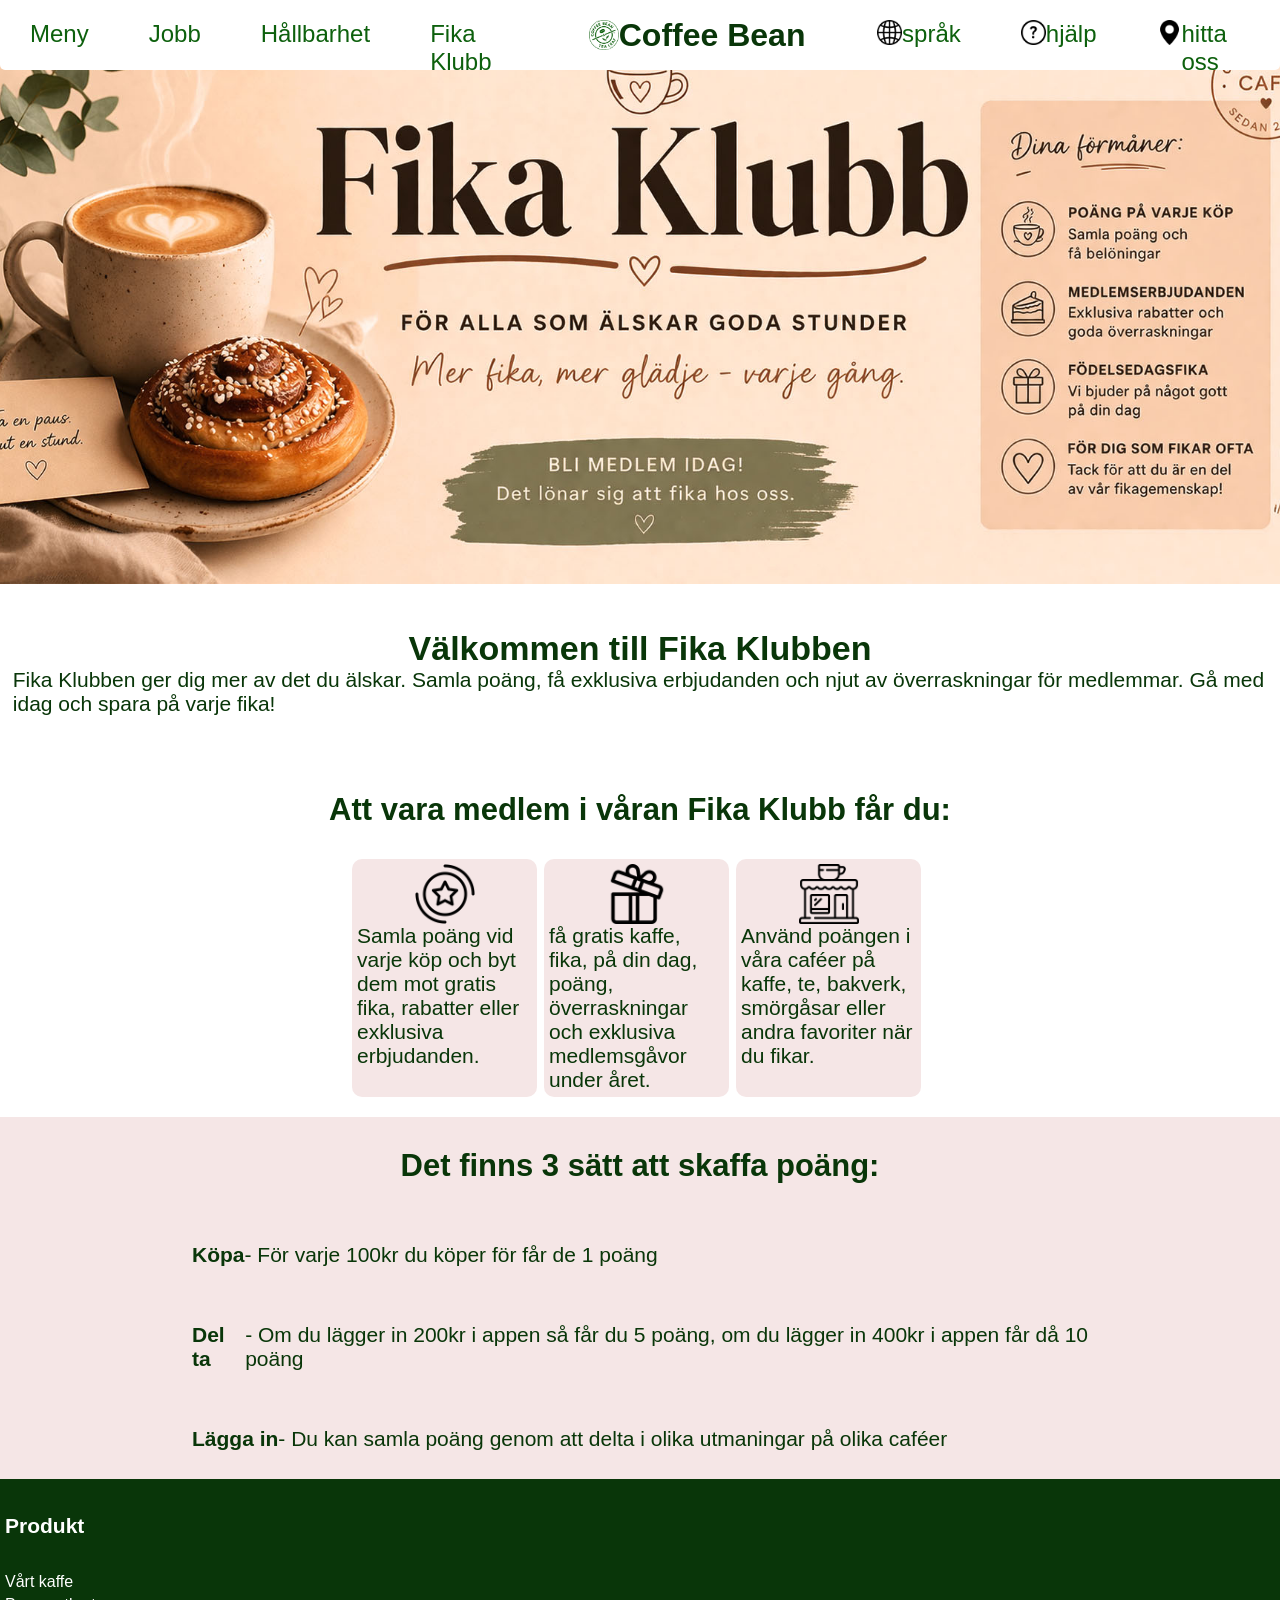
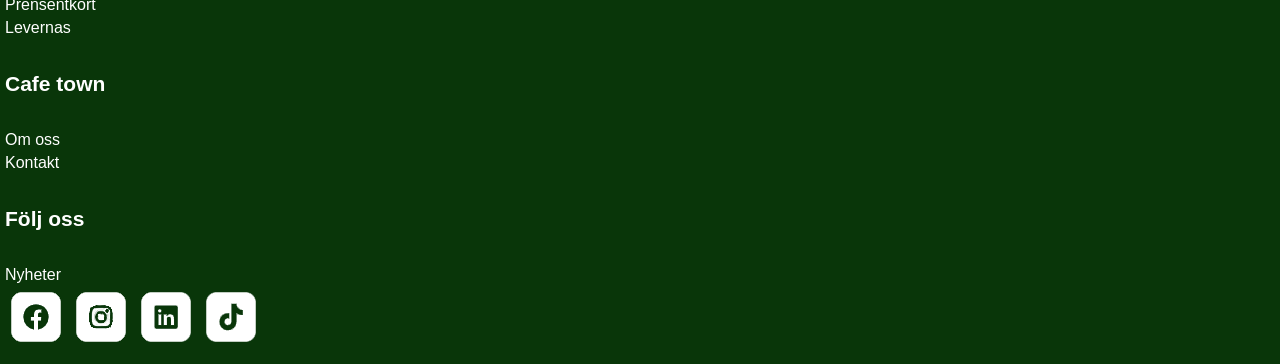
==== commit 859b2d0d: "fixade fonts" ====
--- a/FikaKlubb.html
+++ b/FikaKlubb.html
@@ -62,12 +62,7 @@
 
         <Section class="fikaklubb_information">
             <h2 class="fikaklubb_rubrik"> Välkommen till Fika Klubben</h2>
-            <p class="fikaklubb_text">Fika Klubben ger dig mer av det du älskar.
-                Samla poäng på varje köp, få exklusiva erbjudanden och njut av
-                överraskningar bara för medlemmar. Perfekt för dig som fikar ofta
-                och vill spara pengar samtidigt. Dessutom får du personliga
-                erbjudanden, födelsedagsfika och tidig tillgång till nyheter.
-                Gå med redan idag.</p>
+            <p class="fikaklubb_text">Fika Klubben ger dig mer av det du älskar. Samla poäng, få exklusiva erbjudanden och njut av överraskningar för medlemmar. Gå med idag och spara på varje fika!</p>
         </Section>
         <main class="fikaklubb_main">
             <h3 class="fikaklubb_main_rubrik">Att vara medlem i våran Fika Klubb får du:</h3>
--- a/css/style.css
+++ b/css/style.css
@@ -34,6 +34,7 @@
         width:100vw;
         position: fixed;
         border-radius: 0px 0px 5px 5px;
+        z-index: 1000;
     }
     .hamburgerMenu{
         background-color: white;
@@ -129,22 +130,22 @@
     }
     
     .main{
-        display: flex;
-        justify-content:center;
         padding-top:40px;
         min-height:50vh;
         width:100vw;        
-        background-image: url(../img/banner3.webp);
+        background-image: url(../img/banner2.jpg);
         background-size:cover;
         background-position: center;
         background-repeat:no-repeat;
      
     }
     .main_rubrik{
+        display: flex;  
+        flex-direction: column;
+        align-items: center;
         font-family: Sans-serif;
        margin-bottom:560px; 
-        background-color:transparent;
-        margin-left:60px;
+      
         width: 60VW;
         height: auto;
         background-color: rgba(234, 225, 225, 0.527);
@@ -153,24 +154,26 @@
     h2{
         margin:0px;
         color:#093609;
-        font-size: 30px;
+        font-size: 21;
     }
     p{
         margin: 0px;
         color:#093609;
-        font-size: 15px;
+        font-size: 13;
     }
   
     
     .veckans_bakelse{
         display: flex;
         flex-direction: column;
-        padding: 30px;
+        align-items: center;
+        justify-content: space-between;
         background-color: white;
         height:AUTO;
     }
     
     .veckans_bakelse_text {
+       min-width:45vw;
         display: flex;
         flex-direction: column;
         margin:10px;
@@ -180,11 +183,11 @@
     }
     h3{
         font-family: Sans-serif;
-        font-size: 30px;
+        font-size: 31px;
         color: #093609;
     }
     .veckans_bakelse_paragraf{
-        font-size: 20px;
+        font-size: 21;
         line-height: 20px;
         color:#093609;
 
@@ -192,14 +195,14 @@
     
     .veckans_bakelse_bild {
         
-        max-width: 1000px;
-        min-height: 300px;
+        min-width:90vw;
+        min-height:350px;
         border-radius: 10px;
-        background-image: url(../img/semla.png);
+        background-image: url(../img/semla.jpg);
         background-repeat: no-repeat;
         background-size: cover;
         background-position: center;
-        margin: 10px;
+        
        
         
     }
@@ -207,26 +210,26 @@
         display: flex;
         flex-direction: row;
         justify-content: space-between;
-        background-color: rgb(62, 74, 67);
+        background-color: rgb(206, 230, 216);
         width: 100vw;
         height: auto;
 
     }
     .banner{
-        margin-top: auto;
+        margin-top:auto;
         width: 45vw;
-        height:50vw;
+        height:15vh;
     }
     .coffe_banner_text{
-        color: rgb(255, 255, 255);
+        color: rgb(0, 0, 0);
         width: 40vw;
          margin-left:10px;
          margin-top: 10px;
          letter-spacing: 0.2px;
     }
     .button{
-           height:25px;
-        width:75px;
+           height:35px;
+        width:85px;
     }
     footer {
         background-color:#093609;
@@ -235,7 +238,7 @@
 
     h4,h5{
         font-family: Sans-serif;
-        font-size: 20px;
+        font-size: 21px;
         color:white;
     }
     li{
@@ -266,16 +269,20 @@
     width: 100vw;
 }
 .beskrivning{
-    margin-left: 20vw;
+    margin-left: 1vw;
+}
+#Menu_container{
+    display:flex;
+    flex-direction: row-reverse;
+     background-color: rgb(243, 238, 238);
 }
 .main_meny{
-    padding-left:30vw;
-    padding-right:30vw;
-    display: flex;
-    flex-direction: column;
+    width:70vw;
+    display: flex;
+    flex-direction: column;
+    align-items: center;
     background-color: rgb(243, 238, 238);
-    height: auto;
-    width:auto;
+    height:auto;
     
 }
 .rubrik2{
@@ -288,7 +295,7 @@
 
 }
 .meny_beskrivning{
-    font-size: 20px;
+    font-size: 21px;
     width: 50vw;
     color: #093609;
     letter-spacing: 1px;
@@ -298,18 +305,20 @@
 
 
 .item_menu{
-
-    width: auto;
+    border-radius: 20px;
+    
+
     top:70px;
     display: flex;
+    flex-direction: column;
 justify-content: space-evenly;
 align-items: center;
-    height:AUTO;
-    flex-wrap: nowrap;
     gap:20px;
      position:sticky;
        z-index:900;
-       background-color: white;
+       background-color: rgb(243, 233, 233);
+       width: 30vw;
+       height:70vh;
 }
 .nav{
 font-family: sans-serif;
@@ -318,13 +327,13 @@
     flex-shrink: 0;
     width: auto;
     height: auto;
-    font-size: 30px;
+    font-size: 31px;
     white-space: nowrap;
 }
 #Varma_Drycker,#Kaffe,#Kalla_Drycker,#Te,#Mackor,#Lunch,#bakverk{
-    margin-top:100px;
+    display: flex;
+    top:50px;
     margin-bottom: 20px;
-  
     font-family: "Caveat Brush";
     font-size: 50px;
     color:#093609;
@@ -342,7 +351,7 @@
     display: flex;
     flex-direction: row;
     flex-wrap:wrap;
-   width:40vw;
+    gap:10px
     
 }
 .box{
@@ -350,17 +359,17 @@
     flex-direction: column;
     
     align-items: center;
-    margin-bottom: 20px;
-    margin-right:30px;
     height:auto;
-    width:auto;
-
+    width:250px;
+    padding:15px;
     background-color:rgb(243, 233, 233);
     border-radius: 20px;
 }
 .items{
     width: auto;;
     height:20vh;
+      filter: sepia(30%) saturate(130%) brightness(92%) hue-rotate(-10deg);
+
 }
 
 
@@ -371,7 +380,7 @@
    .hittaoss_banner{
 width: 100vw;
 height: 90vh;
-   background-image: url(../img/coffee-shop.png);
+   background-image: url(../img/banner5.jpg);
    background-position: center;
    background-size:cover;
    background-repeat: no-repeat;
@@ -388,18 +397,18 @@
 .hittaoss_plats_beskrivning{
     font-size: 20px;
     color:#093609;
-    text-align: center;
+    
    
 }   
 .hittaoss_rubrik{
     margin-top: 140px;
-    font-size: 30px;
+    font-size: 21;
     color: #093609;
-    text-align: center;
+   
 }
 .hittaoss_plats{
     margin-top: 150px;
-    font-size: 25px;
+    font-size: 21;
     color:#093609;
     text-align: center;
     
@@ -429,12 +438,12 @@
 }
 .tid,.kontakt{
     color: #093609;
-    font-size: 20px;
+    font-size: 21;
 }
 
 .rubrik_tider,.rubrik_kontakt{
     color: #093609;
-    font-size: 30px;
+    font-size: 34;
 }
 
 
@@ -448,7 +457,7 @@
 
 .FikaKlubb_banner{
     padding-top:200px;
-    background-image: url(../img/FikaKlubb-banner.png);
+    background-image: url(../img/banner.jpg);
     width: 100vw;
     height:30vw ;
     background-position:center;
@@ -466,14 +475,18 @@
     font-family: Sans-serif;
 }
 .fikaklubb_rubrik{
-    padding-left: 35vw;
-    padding-right: 35vw;
+    display:flex;
+    justify-content: center;
+    
     color:#093609;
     font-family: Sans-serif;
 }
 .fikaklubb_text{
-    padding-left: 35vw;
-    padding-right: 35vw;
+    display: flex;
+    justify-content: center;
+    font-size: 13;
+    padding-left: 1vw;
+    padding-right: 1vw;
     color:#093609;
 }
 
@@ -484,13 +497,15 @@
     display: flex;
     flex-direction: column;
     align-items: center;
+    
 }
 .fikaklubb_main_rubrik{
-    font-size: 40px;
+ 
+    font-size: 34;
     font-family: Sans-serif;
 }
 .fikaklubb_main_text{
-    font-size: 25px;
+    font-size: 13;
     font-family: Sans-serif;
     color:#093609;
     background-color:rgb(245, 230, 230);
@@ -540,12 +555,12 @@
 }
 .fikaklubb_points_option{
     color:#093609;
-    font-size: 25px;
+    font-size: 21px;
 }
 .fikaklubb_points_text{
     display: flex;
     flex-direction: row;
-    font-size:20px;
+    font-size:13;
    
 }
 
@@ -591,27 +606,31 @@
        }
        h2{
         color: #093609;
-        font-size: 50px;
+        font-size: 34px;
        }
        p{
         color: #093609;
-        font-size: 20px;
+        font-size: 21px;
        }
        .veckans_bakelse{
+        height:500px;
         justify-content: center;
         flex-direction: row;
         
        }
        .veckans_bakelse_bild{
-        width:25vw;
-        height:18vw
+       min-width:40vw;
+        min-height:450px;
        }
          .veckans_bakelse_text{
         width:20vw;
        }
        .banner{
-        width:auto;
-        height:30vh;
+        width:30vw;
+        height:20vh;
+       }
+       .coffe_banner{
+        height:23vh;
        }
        .coffe_banner_text{
         margin-top:30px;
@@ -621,9 +640,13 @@
 @media(max-width:1000px){
 
 /*Sida:meny */
+#Menu_container{
+    flex-direction: column;
+}
         .main_meny{
             padding-left:0;
             padding-right: 0px;
+            width:100vw;
             
             
             
@@ -635,25 +658,38 @@
             margin-left: 10px;
         }
         .item_menu{
+       flex-wrap: nowrap;
             top:30px;
              overflow-x: scroll;
         overflow-y: hidden;
+        flex-direction:row ;
+        height:auto;
+        width: auto;
+        background-color: white;
         }
         .display{
             width: 98vw;
-         margin-left: 2vw;
+     
         }
         .meny_beskrivning{
-            font-size: 15px;
+            font-size: 13px;
             letter-spacing: 0px;
             width: auto;
         }
         .beskrivning{
             margin-left: 10px;
         }
+        .box{
+            width:200px;
+            
+        }
+
 
 
     /*hitta oss sidan*/
+    .hittaoss_banner{
+        height:60vh
+    }
           .hittaoss_plats_beskrivning{
             font-size: 15px;
         }
@@ -688,6 +724,9 @@
     padding-right: 20px;
 }
 .fikaklubb_main_rubrik{
+    display: flex;
+    justify-content: center;
+    padding:10px;
     font-size: 25px;
 }
 .fikaklubb_main_bilder{
